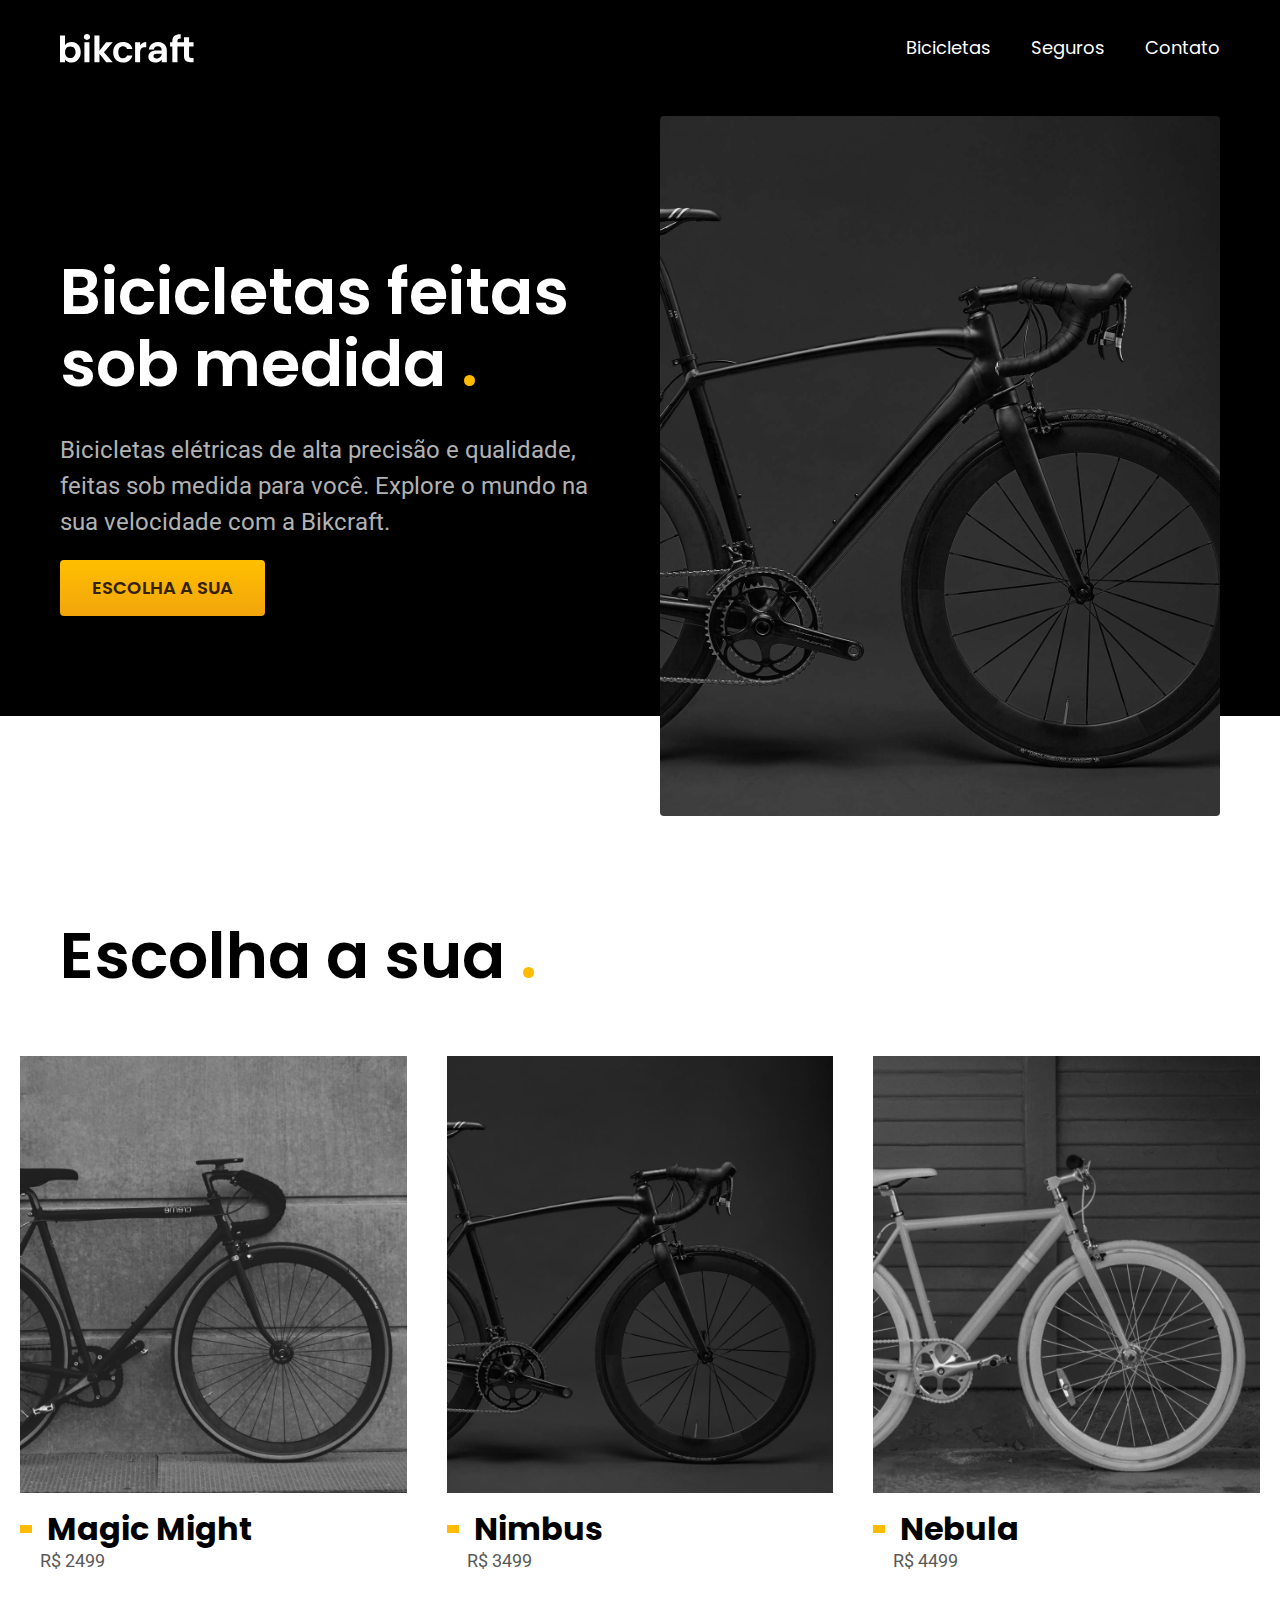
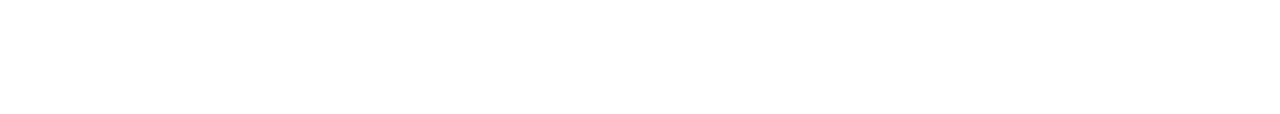
==== index.html @ e137e43b "tecnologia-starting" ====
<!DOCTYPE html>
<html lang="pt-br">

<head>
    <meta charset="UTF-8">
    <meta http-equiv="X-UA-Compatible" content="IE=edge">
    <meta name="viewport" content="width=device-width, initial-scale=1.0">
    <title>Bikcraft - Bicicletas Elétricas</title>
    <meta name="description"
        content="Bicicletas elétricas de alta precisão e qualidade, feitas sob medida para o cliente. Explore o mundo na sua velocidade com a Bikcraft.">
    <link rel="stylesheet" href="./css/style.css">
    <link href="https://fonts.googleapis.com/css2?family=Poppins:wght@400;600&family=Roboto:wght@400;500&display=swap"
        rel="stylesheet">
</head>

<body>
    <header class="header-bg">
        <div class="header container">
            <a href="./"> <img src="./img/bikcraft.svg" alt="Bikcraft"></a>
            <nav aria-label="primaria">
                <ul class="header-menu font-1-m cor-0">
                    <li><a href="./bicicletas.html">Bicicletas</a></li>
                    <li><a href="./seguros.html">Seguros</a></li>
                    <li><a href="./contato.html">Contato</a></li>
                </ul>
            </nav>
        </div>
    </header>
    <main class="introducao-bg">
        <div class="introducao container">
            <div class="introducao-conteudo">
                <h1 class="font-1-xxl cor-0">Bicicletas feitas sob medida <span class="cor-p1">.</span></h1>
                <p class="font-2-l cor-cinza">Bicicletas elétricas de alta precisão e qualidade, feitas sob medida para
                    você. Explore o mundo na sua velocidade com a Bikcraft.</p>
                <a class="botao" href="./bicicletas.html">Escolha a sua</a>
            </div>
            <div class="introducao-img">
                <img src="./img/fotos/introducao.jpg" alt="Bicicleta elétrica preta">
            </div>
        </div>


    </main>
</body>
<article class="bicicletas-lista">
    <h2 class="container cor-12 font-1-xxl">Escolha a sua <span class="cor-p1">.</span></h2>

    <ul>
        <li>
            <a href="./bicicletas/magic.html">
                <img src="./img/bicicletas/magic-home.jpg" alt="Bicicleta preta">
                <h3 class="font-1-xl">Magic Might</h3>
                <span class="font-2-m cor-8">R$ 2499</span>
            </a>
        </li>

        <li>
            <a href="./bicicletas/nimbus.html">
                <img src="./img/bicicletas/nimbus-home.jpg" alt="Bicicleta preta">
                <h3 class="font-1-xl">Nimbus</h3>
                <span class="font-2-m cor-8">R$ 3499</span>
            </a>
        </li>

        <li>
            <a href="./bicicletas/nebula.html">
                <img src="./img/bicicletas/nebula-home.jpg" alt="Bicicleta preta">
                <h3 class="font-1-xl">Nebula</h3>
                <span class="font-2-m cor-8">R$ 4499</span>
            </a>
        </li>
    </ul>
</article>

</html>
---- css/style.css ----
@import url(./global/header.css);
/* Tipograafia */
@import url(./utilidades/tipografia.css);

/*cores*/
@import url(./utilidades/cores.css);

@import url(./global/global.css);



/*H ome*/
@import url(./home/introducao.css);


/* Utilidades */

@import url(./utilidades/componentes.css);

/*Bicicletas*/ 
@import url(./bicicletas/bicicletas-lista.css);
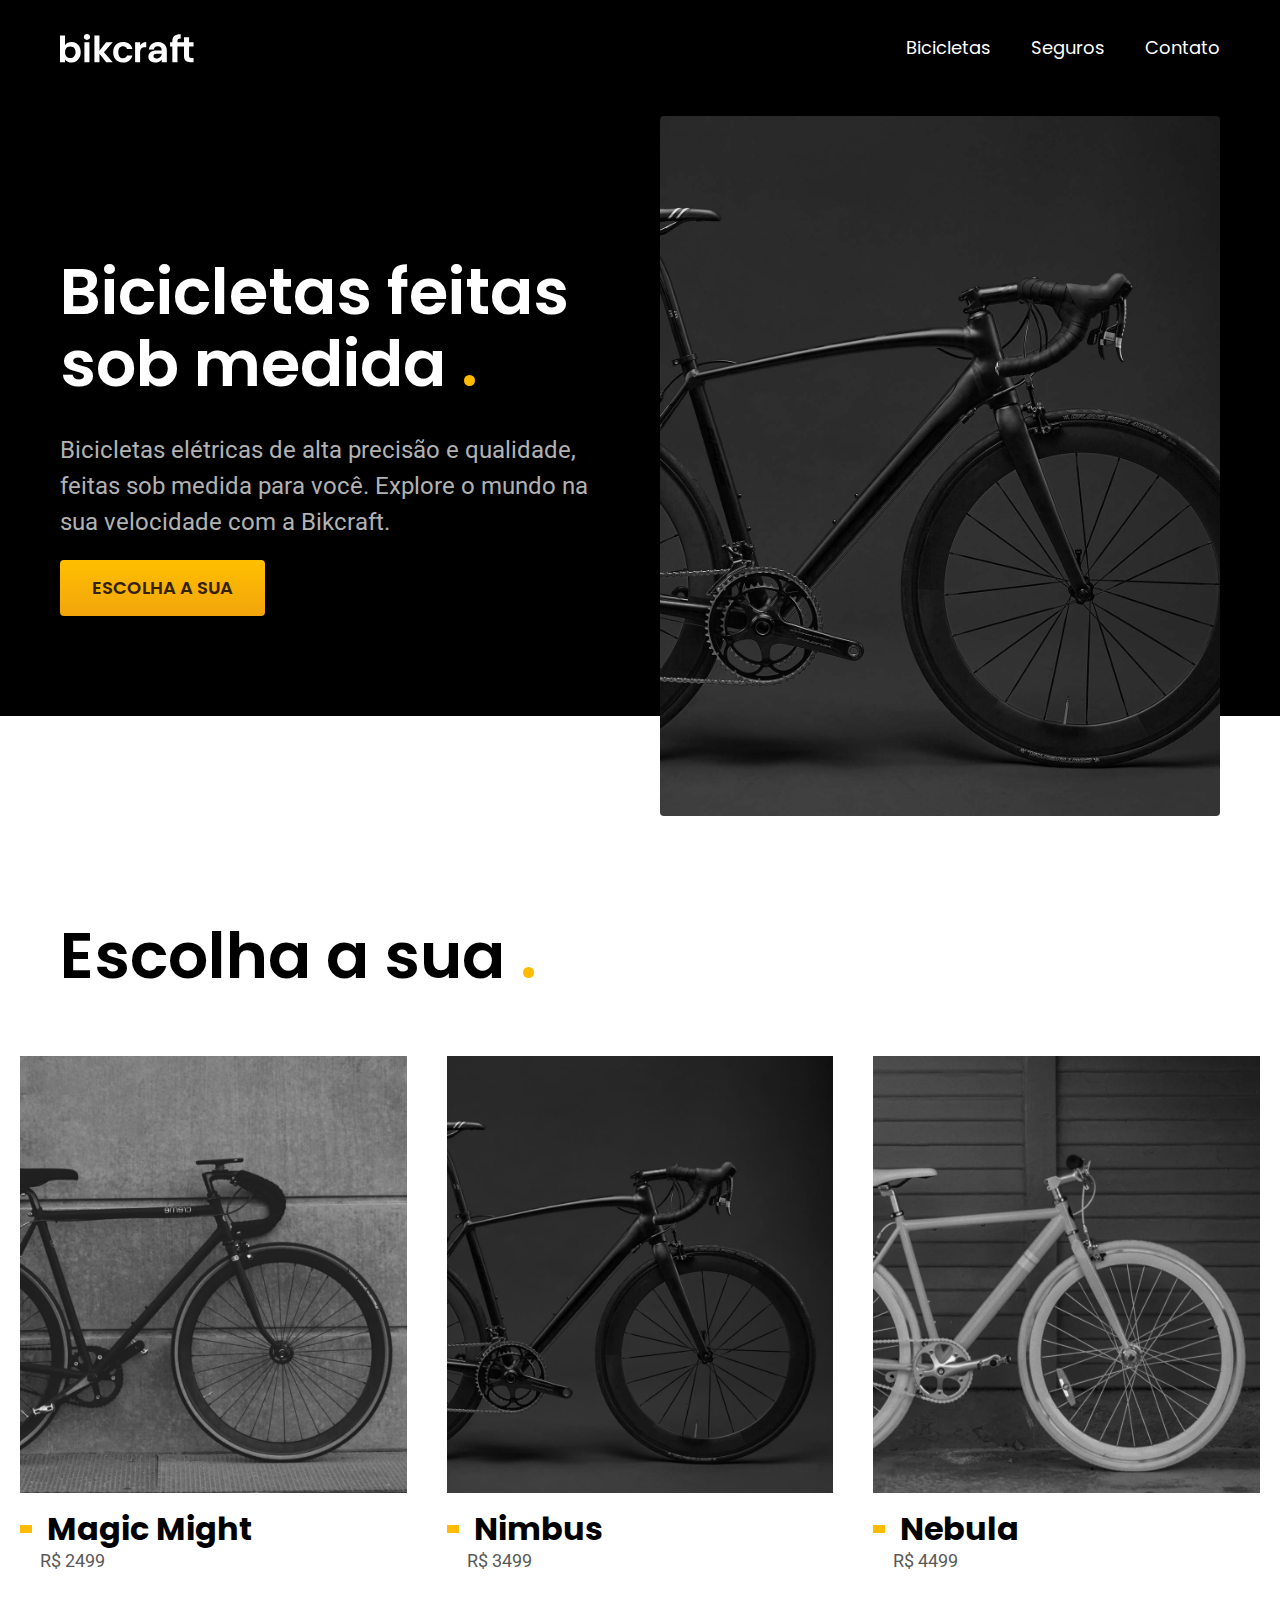
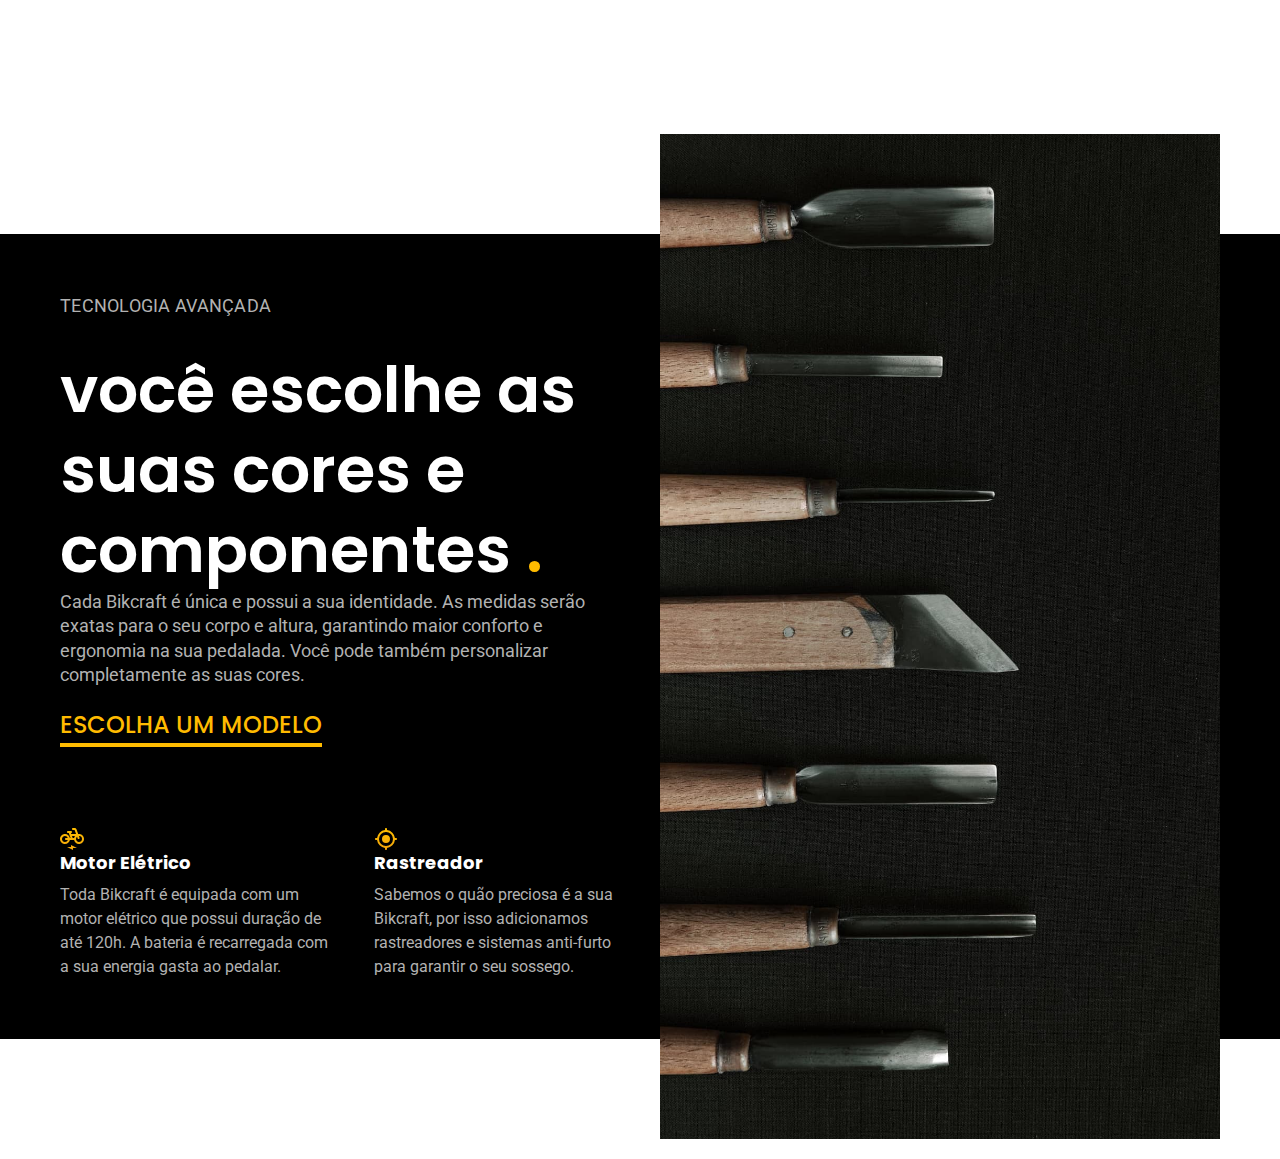
==== commit af838f3f: "parceiros-starting" ====
--- a/index.html
+++ b/index.html
@@ -71,5 +71,32 @@
         </li>
     </ul>
 </article>
+<article class="tecnologia-bg">
+    <div class="tecnologia container">
+        <div class="tecnologia-conteudo">
+            <span class="font-2-l-b cor-5">TECNOLOGIA AVANÇADA</span>
+            <h2 class="font-1-xxl cor-0">você escolhe as suas cores e componentes <span class="cor-p1">.</span></h2>
+            <p class="font-2-l cor-5">Cada Bikcraft é única e possui a sua identidade. As medidas serão exatas para o seu corpo e altura, garantindo maior conforto e ergonomia na sua pedalada. Você pode também personalizar completamente as suas cores.</p>
+            <a class="link cor-p1" href="./bicicletas.html">Escolha um modelo</a>
+
+          <div class="tecnologia-vantagens">
+            <div>
+                <img src="./img/icones/eletrica.svg" alt="">
+                <h3 class="font-1-m cor-0">Motor Elétrico</h3>
+                <p class="font-2-s cor-5">Toda Bikcraft é equipada com um motor elétrico que possui duração de até 120h. A bateria é recarregada com a sua energia gasta ao pedalar.</p>
+            </div>
+
+            <div>
+                <img src="./img/icones/rastreador.svg" alt="">
+                <h3 class="font-1-m cor-0">Rastreador</h3>
+                <p class="font-2-s cor-5">Sabemos o quão preciosa é a sua Bikcraft, por isso adicionamos rastreadores e sistemas anti-furto para garantir o seu sossego.</p>
+            </div>
+          </div>
+        </div>
+        <div class="tecnologia-imagem">
+            <img src="./img/fotos/tecnologia.jpg" alt="">
+        </div>
+    </div>
+</article>
 
 </html>--- a/css/style.css
+++ b/css/style.css
@@ -9,8 +9,9 @@
 
 
 
-/*H ome*/
+/*Home*/
 @import url(./home/introducao.css);
+@import url(./home/tecnologia.css);
 
 
 /* Utilidades */
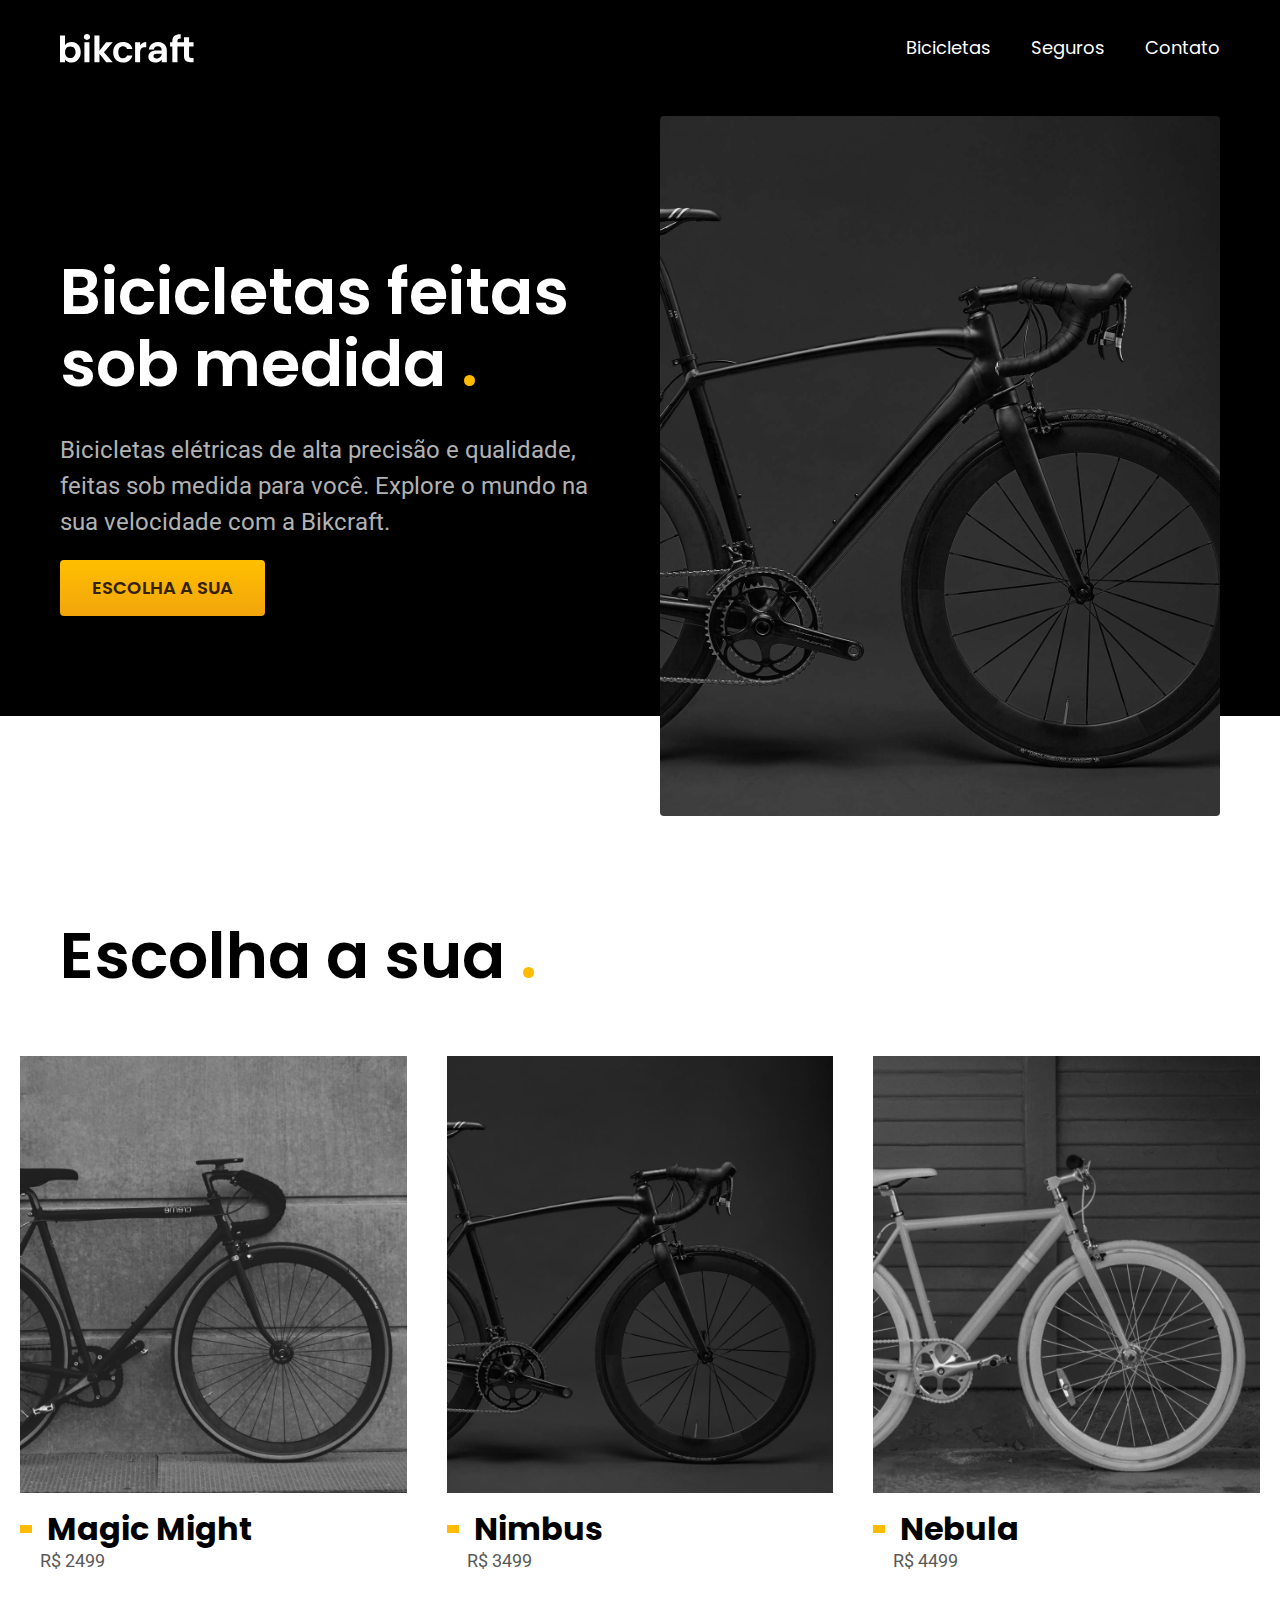
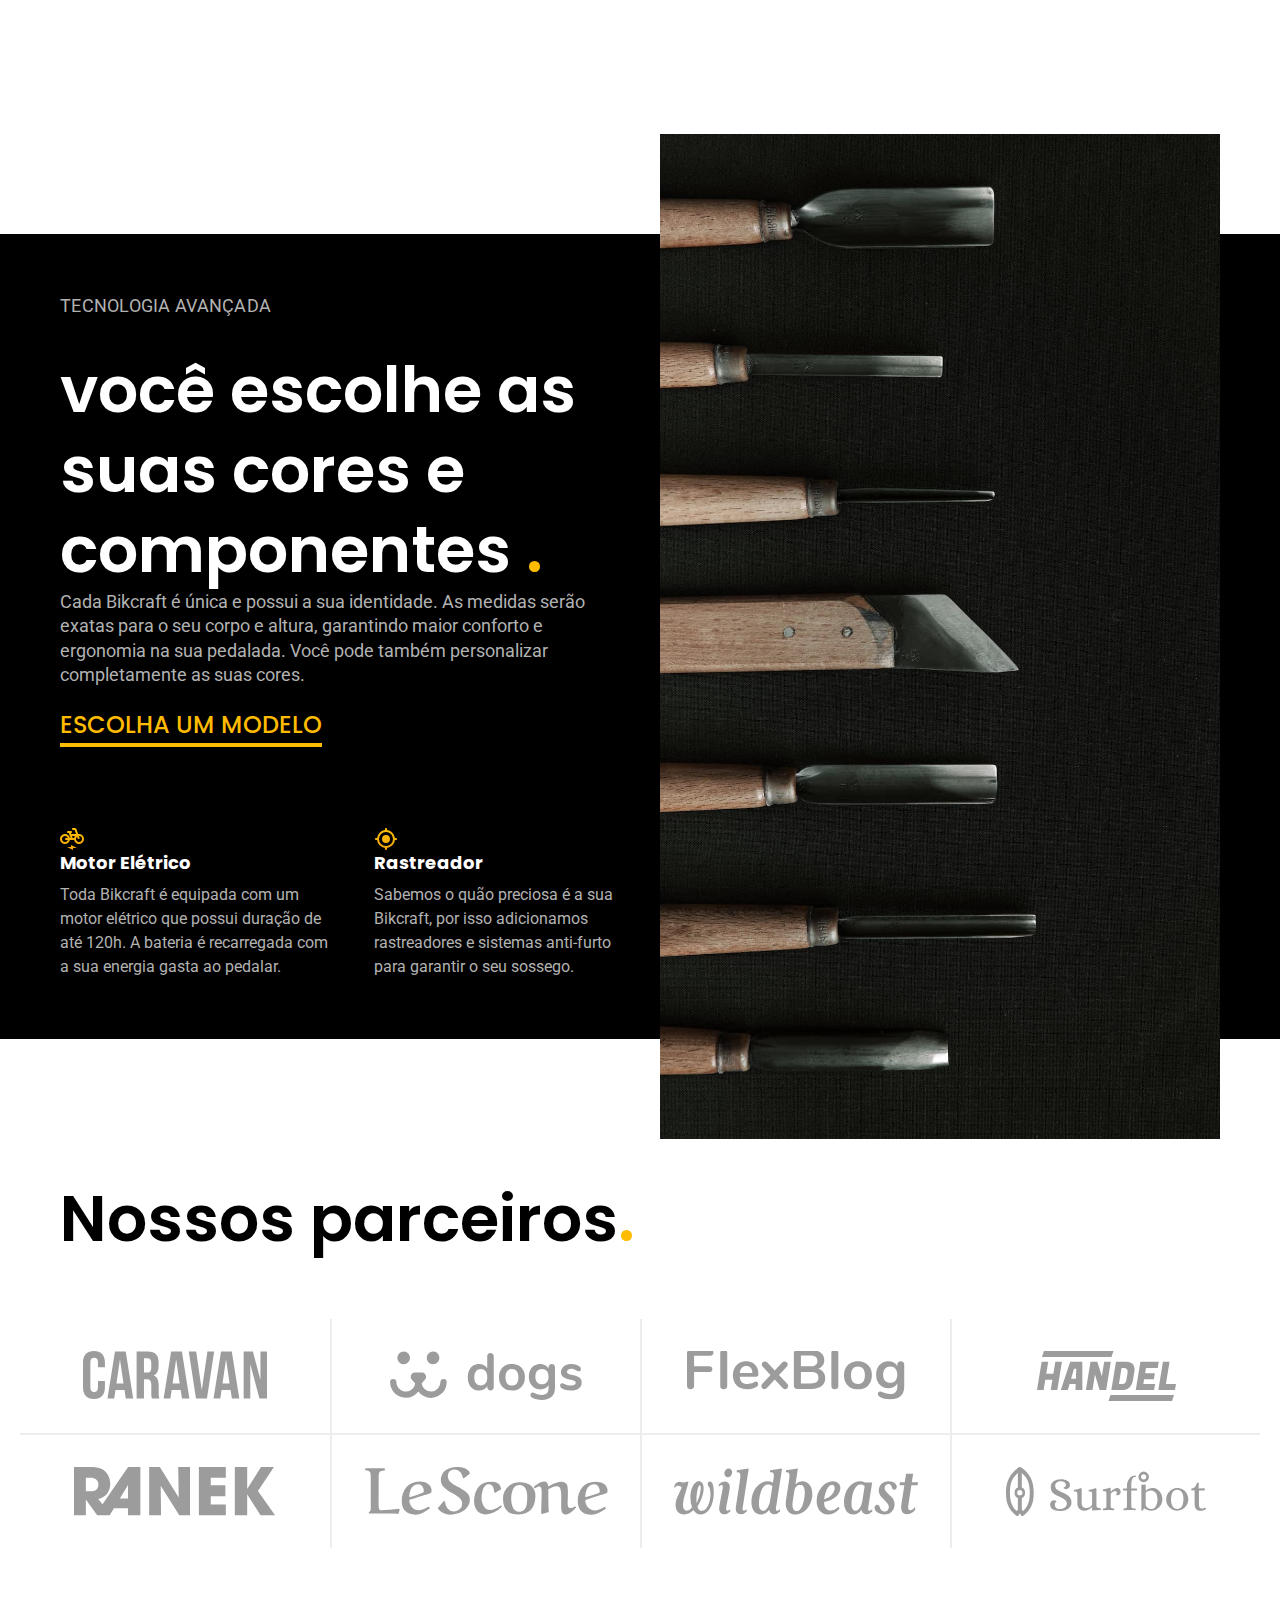
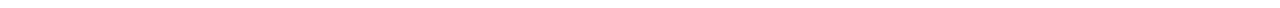
==== commit dc7f5db7: "depoimento-starting" ====
--- a/index.html
+++ b/index.html
@@ -98,5 +98,17 @@
         </div>
     </div>
 </article>
-
+<section aria-label="parceiros" class="parceiros">
+    <h2 class="font-1-xxl cor-12 container">Nossos parceiros<span class="cor-p1">.</span></h2>
+    <ul>
+        <li><img src="./img/parceiros/caravan.svg" alt=""></li>
+        <li><img src="./img/parceiros/dogs.svg" alt=""></li>
+        <li><img src="./img/parceiros/flexblog.svg" alt=""></li>
+        <li><img src="./img/parceiros/handel.svg" alt=""></li>
+        <li><img src="./img/parceiros/ranek.svg" alt=""></li>
+        <li><img src="./img/parceiros/lescone.svg" alt=""></li>
+        <li><img src="./img/parceiros/wildbeast.svg" alt=""></li>
+        <li><img src="./img/parceiros/surfbot.svg" alt=""></li>
+    </ul>
+</section>
 </html>--- a/css/style.css
+++ b/css/style.css
@@ -12,6 +12,7 @@
 /*Home*/
 @import url(./home/introducao.css);
 @import url(./home/tecnologia.css);
+@import url(./home/parceiros.css);
 
 
 /* Utilidades */
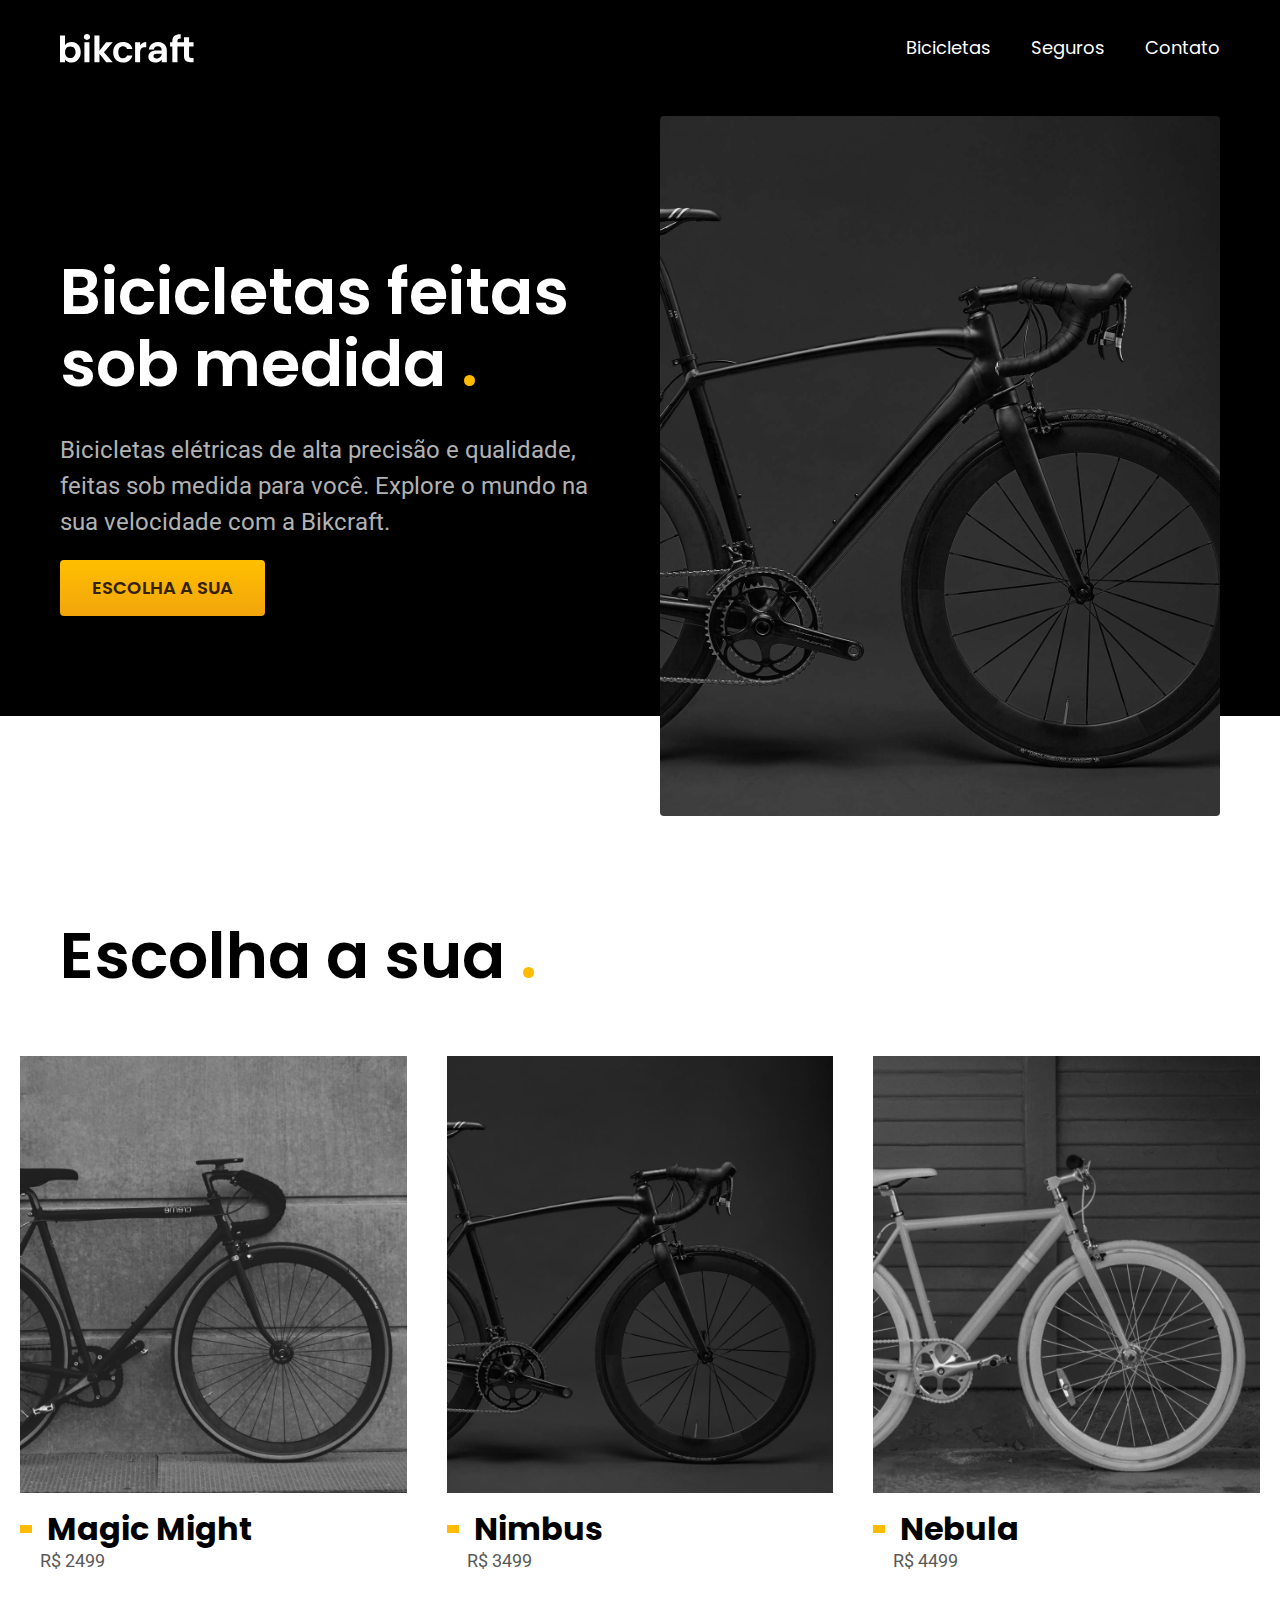
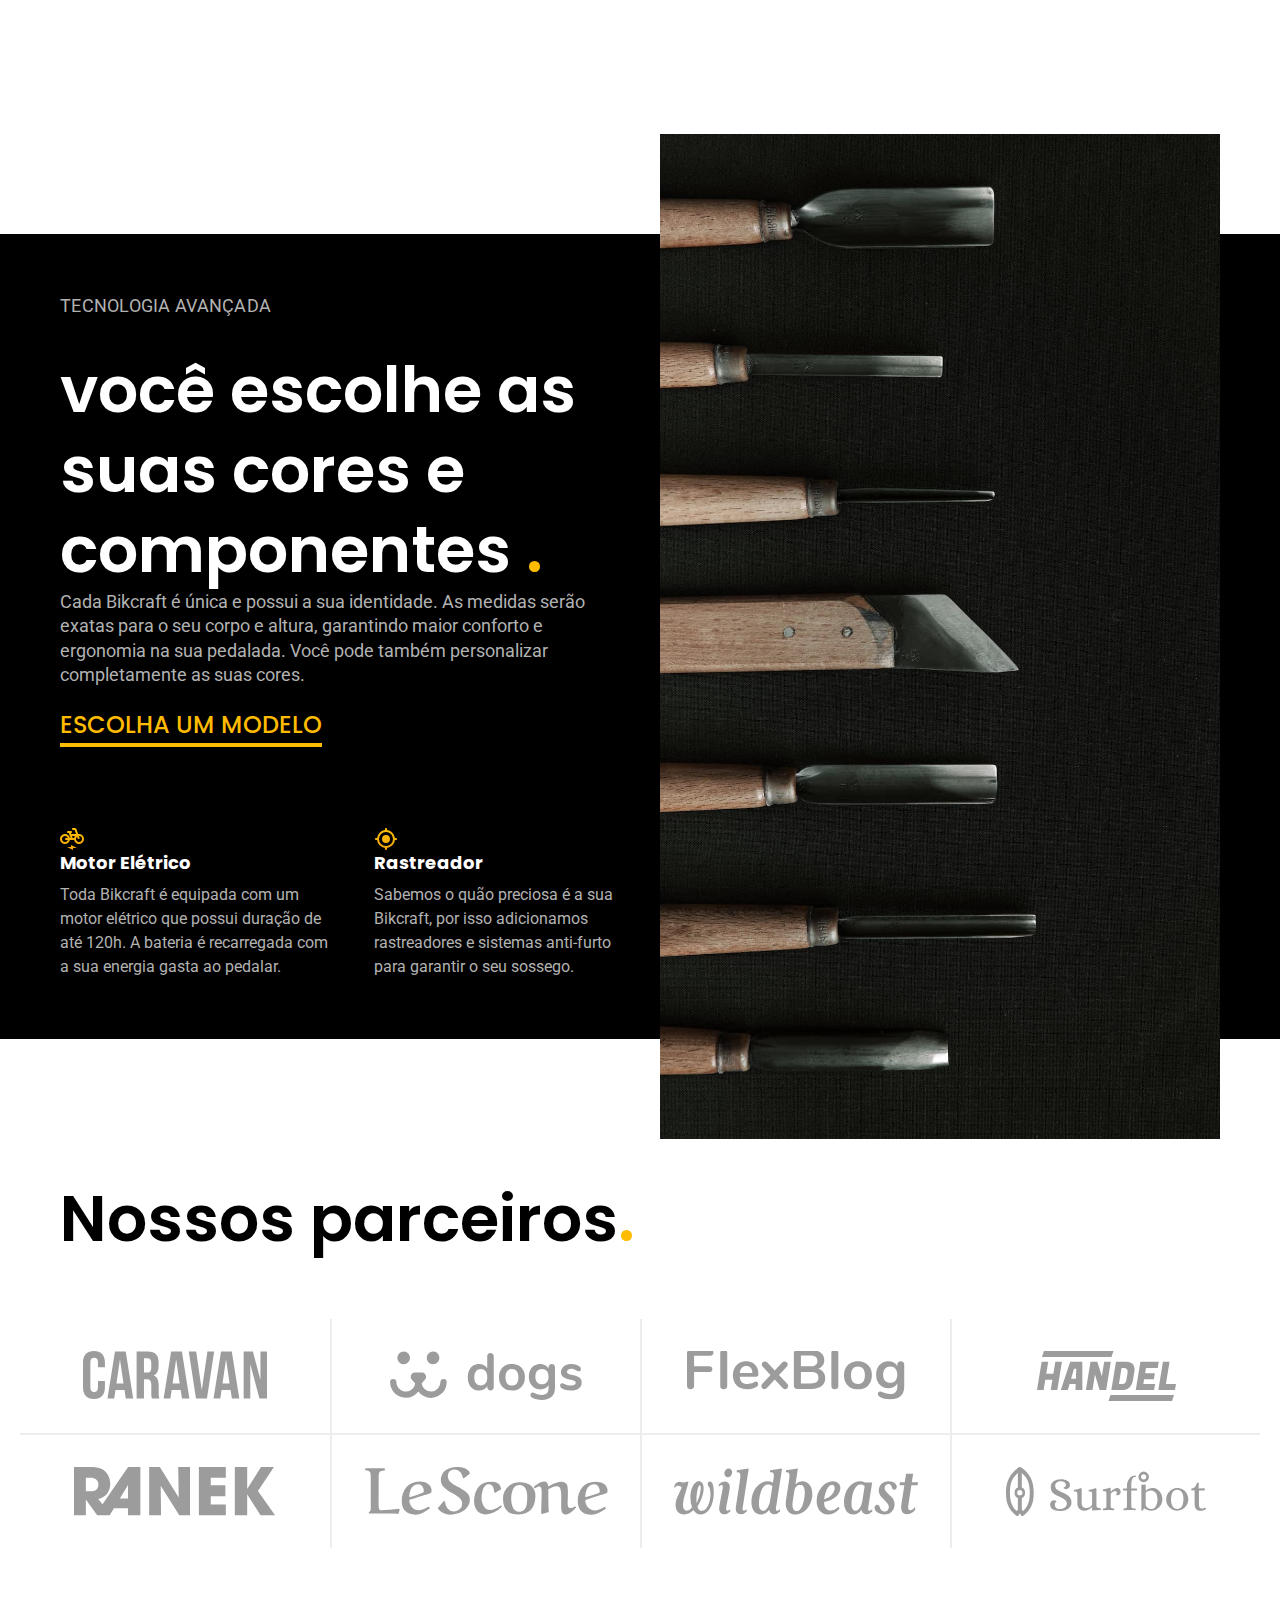
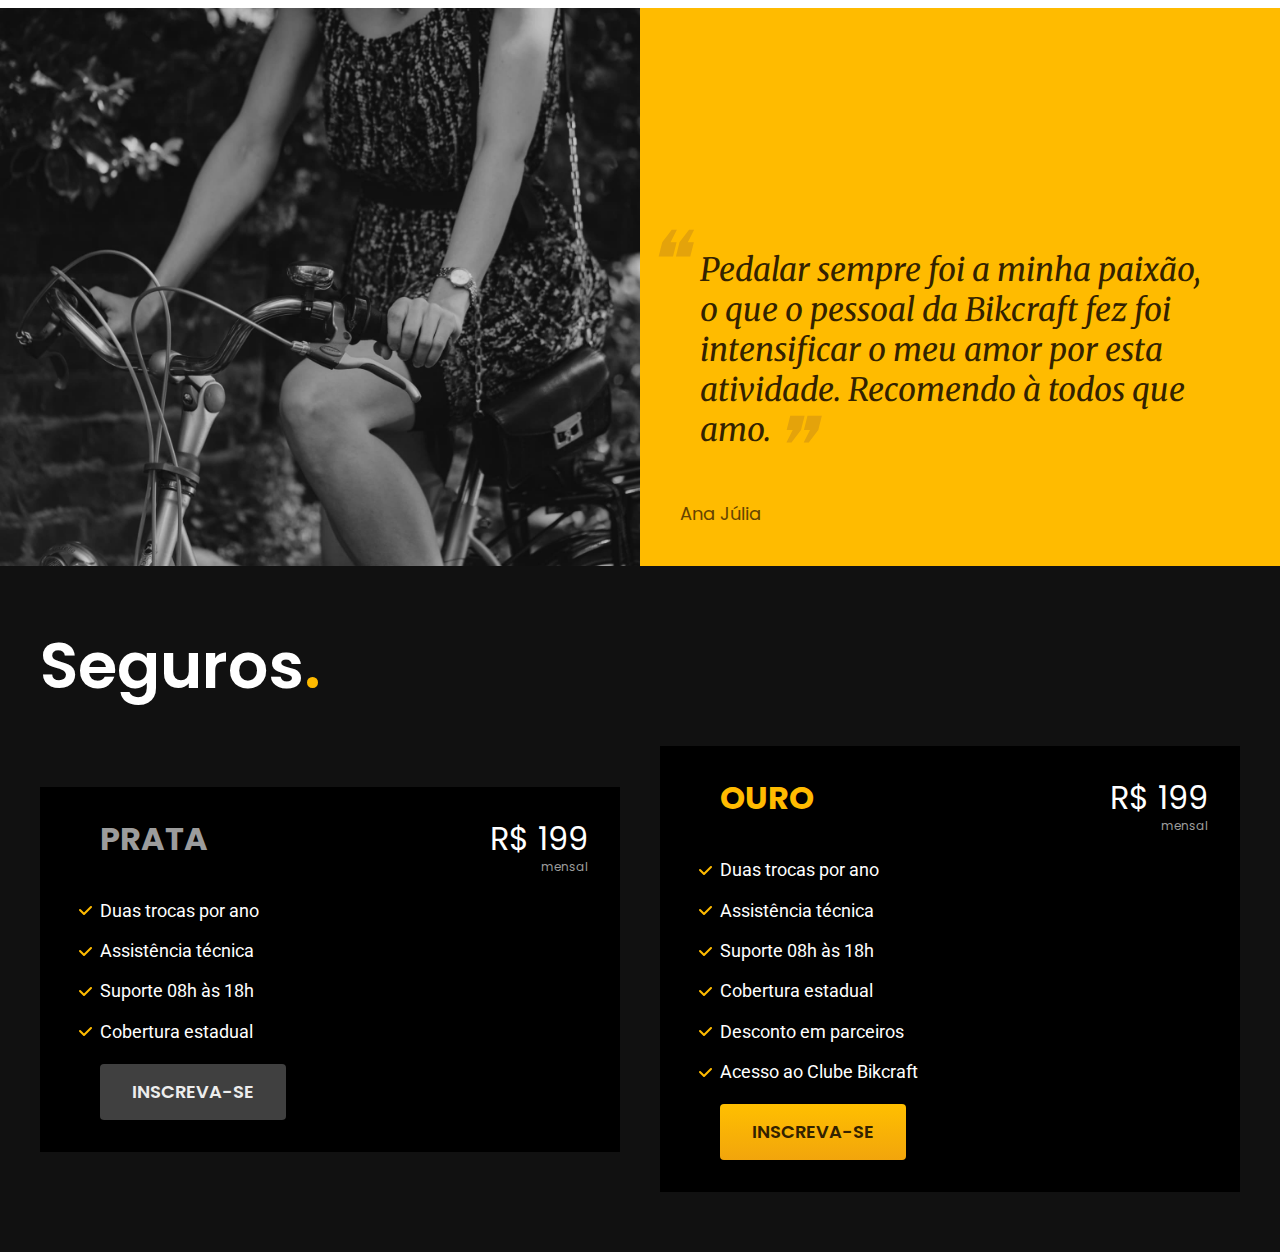
==== commit fad4920b: "footer-starting" ====
--- a/index.html
+++ b/index.html
@@ -11,6 +11,7 @@
     <link rel="stylesheet" href="./css/style.css">
     <link href="https://fonts.googleapis.com/css2?family=Poppins:wght@400;600&family=Roboto:wght@400;500&display=swap"
         rel="stylesheet">
+    <link href="https://fonts.googleapis.com/css2?family=Merriweather:ital@1&display=swap" rel="stylesheet">
 </head>
 
 <body>
@@ -76,22 +77,26 @@
         <div class="tecnologia-conteudo">
             <span class="font-2-l-b cor-5">TECNOLOGIA AVANÇADA</span>
             <h2 class="font-1-xxl cor-0">você escolhe as suas cores e componentes <span class="cor-p1">.</span></h2>
-            <p class="font-2-l cor-5">Cada Bikcraft é única e possui a sua identidade. As medidas serão exatas para o seu corpo e altura, garantindo maior conforto e ergonomia na sua pedalada. Você pode também personalizar completamente as suas cores.</p>
+            <p class="font-2-l cor-5">Cada Bikcraft é única e possui a sua identidade. As medidas serão exatas para o
+                seu corpo e altura, garantindo maior conforto e ergonomia na sua pedalada. Você pode também personalizar
+                completamente as suas cores.</p>
             <a class="link cor-p1" href="./bicicletas.html">Escolha um modelo</a>
 
-          <div class="tecnologia-vantagens">
-            <div>
-                <img src="./img/icones/eletrica.svg" alt="">
-                <h3 class="font-1-m cor-0">Motor Elétrico</h3>
-                <p class="font-2-s cor-5">Toda Bikcraft é equipada com um motor elétrico que possui duração de até 120h. A bateria é recarregada com a sua energia gasta ao pedalar.</p>
+            <div class="tecnologia-vantagens">
+                <div>
+                    <img src="./img/icones/eletrica.svg" alt="">
+                    <h3 class="font-1-m cor-0">Motor Elétrico</h3>
+                    <p class="font-2-s cor-5">Toda Bikcraft é equipada com um motor elétrico que possui duração de até
+                        120h. A bateria é recarregada com a sua energia gasta ao pedalar.</p>
+                </div>
+
+                <div>
+                    <img src="./img/icones/rastreador.svg" alt="">
+                    <h3 class="font-1-m cor-0">Rastreador</h3>
+                    <p class="font-2-s cor-5">Sabemos o quão preciosa é a sua Bikcraft, por isso adicionamos
+                        rastreadores e sistemas anti-furto para garantir o seu sossego.</p>
+                </div>
             </div>
-
-            <div>
-                <img src="./img/icones/rastreador.svg" alt="">
-                <h3 class="font-1-m cor-0">Rastreador</h3>
-                <p class="font-2-s cor-5">Sabemos o quão preciosa é a sua Bikcraft, por isso adicionamos rastreadores e sistemas anti-furto para garantir o seu sossego.</p>
-            </div>
-          </div>
         </div>
         <div class="tecnologia-imagem">
             <img src="./img/fotos/tecnologia.jpg" alt="">
@@ -111,4 +116,50 @@
         <li><img src="./img/parceiros/surfbot.svg" alt=""></li>
     </ul>
 </section>
+<section class="depoimento" aria-label="depoimento">
+    <div class="depoimento-img">
+        <img src="./img/fotos/depoimento.jpg" alt="">
+    </div>
+    <div class="depoimento-conteudo">
+        <blockquote class="font-1-xl     cor-p5">
+            <p>Pedalar sempre foi a minha paixão, o que o pessoal da Bikcraft fez foi intensificar o meu amor por esta
+                atividade. Recomendo à todos que amo.</p>
+        </blockquote>
+        <span class="font-1-m-b cor-p4">Ana Júlia</span>
+    </div>
+</section>
+
+<article class="seguros-bg">
+    <div class="seguros container">
+        <h2 class="font-1-xxl cor-0">Seguros<span class="cor-p1">.</span></h2>
+        <div class="seguros-item">
+            <h3 class="font-1-xl cor-6">PRATA</h3>
+            <span class="font-1-xl cor-0">R$ 199 <span class="font-1-xs cor-6">mensal</span>
+        </span>
+            <ul class="font-2-m cor-0">
+                <li>Duas trocas por ano</li>
+                <li>Assistência técnica</li>
+                <li>Suporte 08h às 18h</li>
+                <li>Cobertura estadual</li>
+            </ul>
+            <a class="botao secundario" href="./orcamento.html">Inscreva-se</a>
+        </div>
+
+        <div class="seguros-item">
+            <h3 class="font-1-xl cor-p1">OURO</h3>
+            <span class="font-1-xl cor-0">R$ 199 <span class="font-1-xs cor-6 ">mensal</span>
+        </span>
+            <ul class="font-2-m cor-0">
+                <li>Duas trocas por ano</li>
+                <li>Assistência técnica</li>
+                <li>Suporte 08h às 18h</li>
+                <li>Cobertura estadual</li>
+                <li>Desconto em parceiros</li>
+                <li>Acesso ao Clube Bikcraft</li>
+            </ul>
+            <a class="botao" href="./orcamento.html">Inscreva-se</a>
+        </div>
+    </div>
+</article>
+
 </html>--- a/css/style.css
+++ b/css/style.css
@@ -13,6 +13,7 @@
 @import url(./home/introducao.css);
 @import url(./home/tecnologia.css);
 @import url(./home/parceiros.css);
+@import url(./home/depoimento.css);
 
 
 /* Utilidades */
@@ -20,4 +21,7 @@
 @import url(./utilidades/componentes.css);
 
 /*Bicicletas*/ 
-@import url(./bicicletas/bicicletas-lista.css);+@import url(./bicicletas/bicicletas-lista.css);
+
+/* Seguros */
+@import url(./seguros/seguros.css);
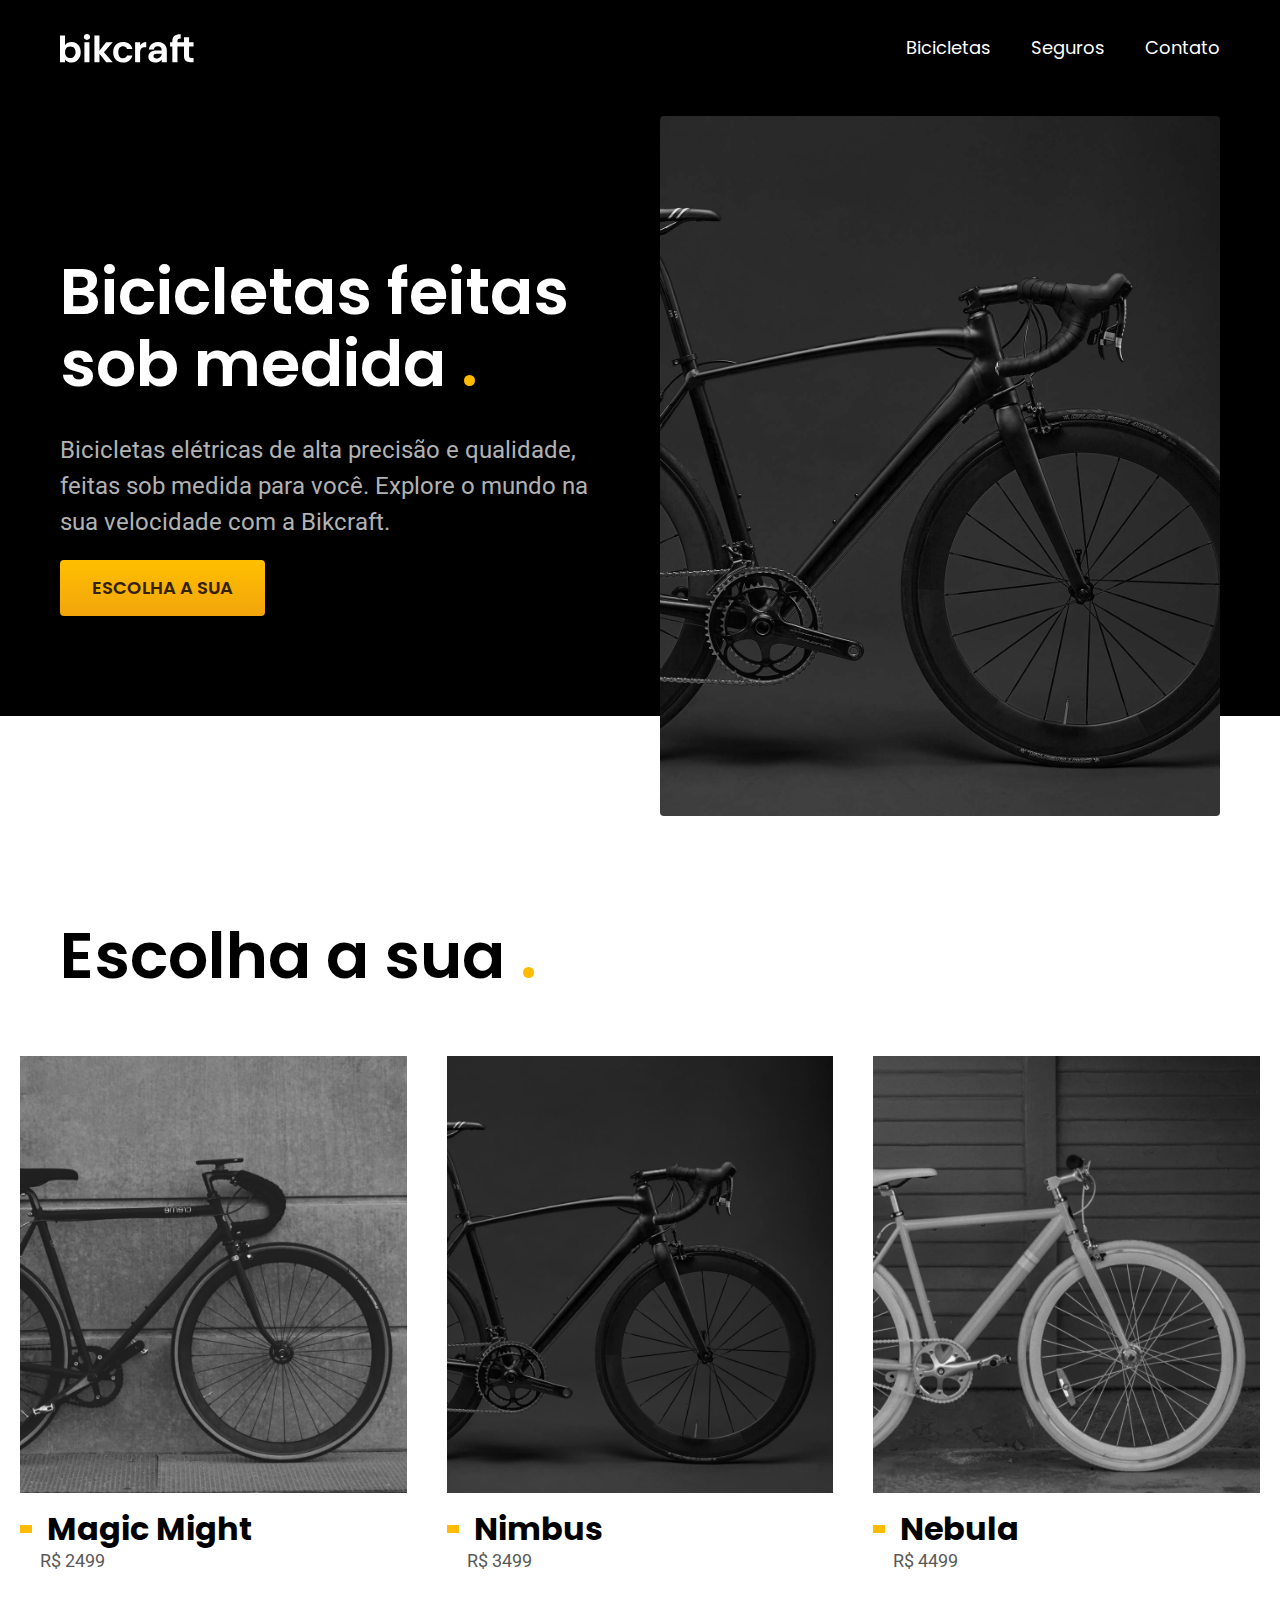
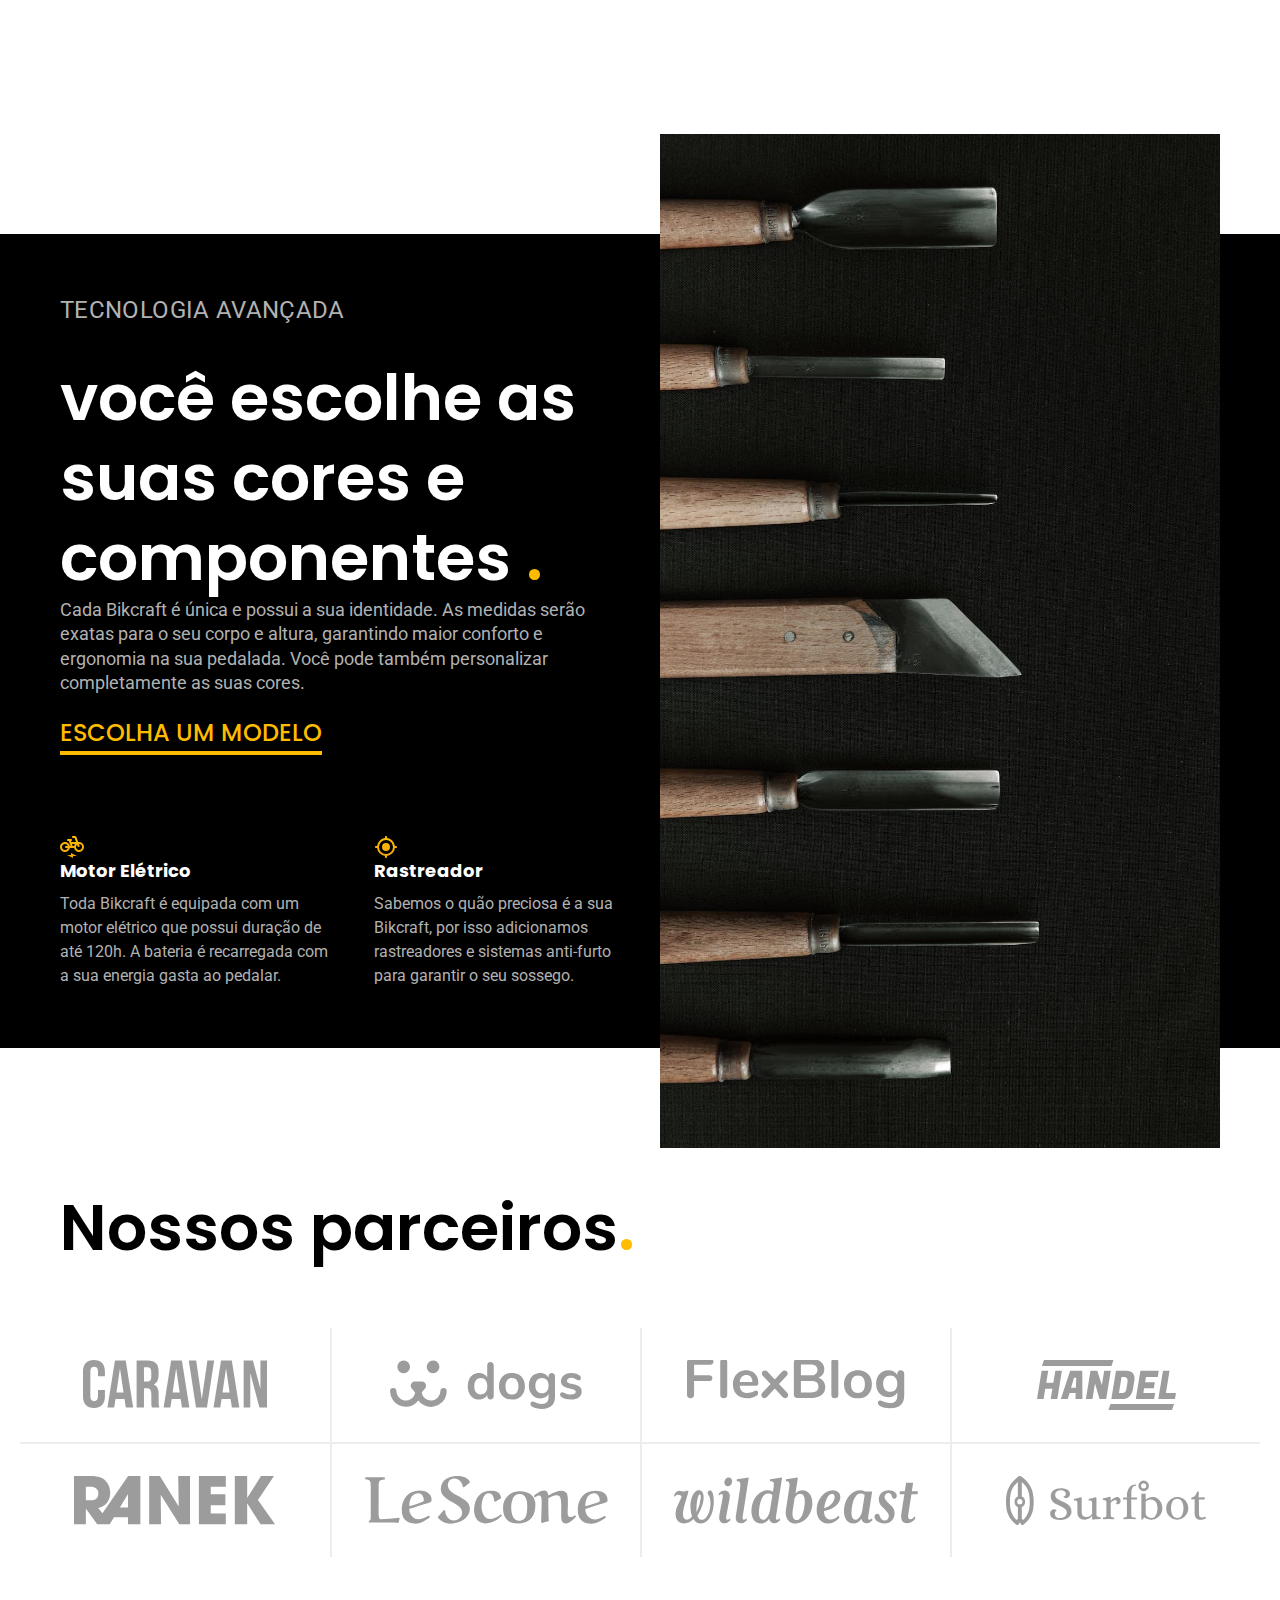
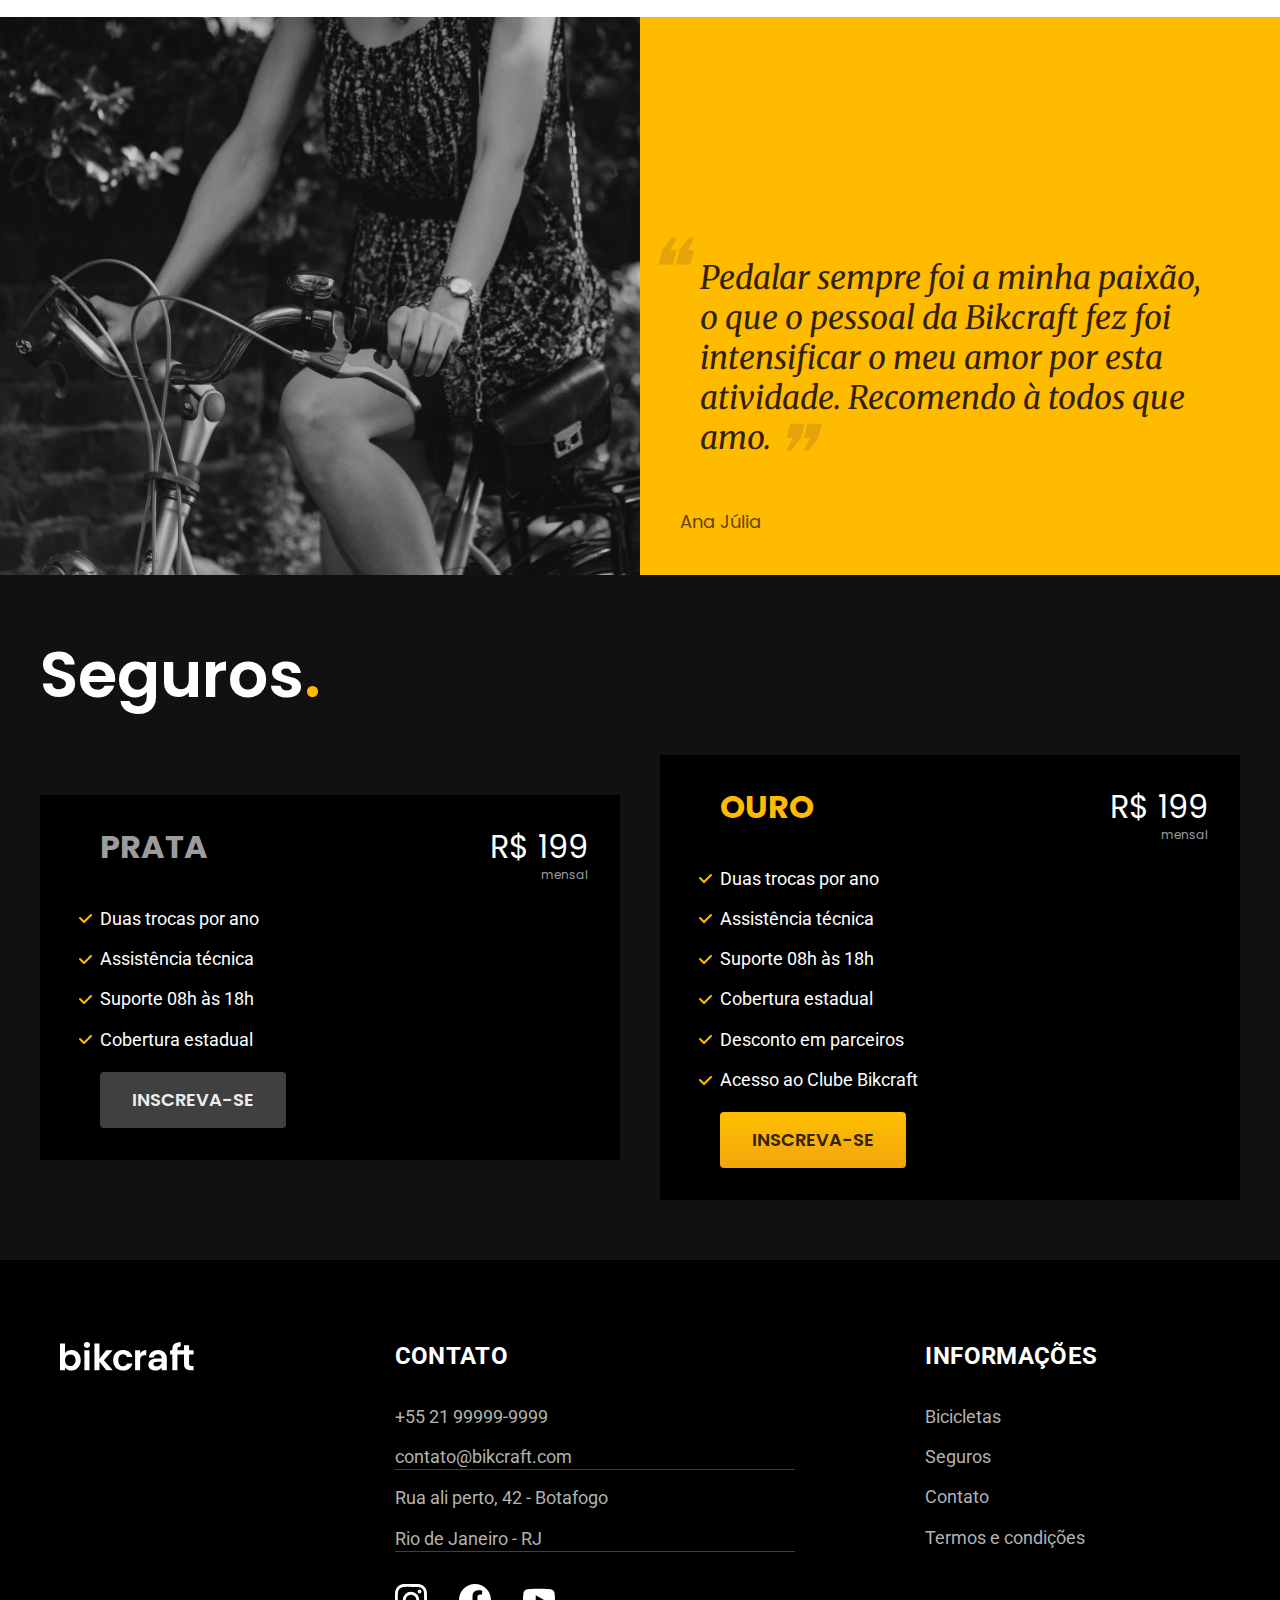
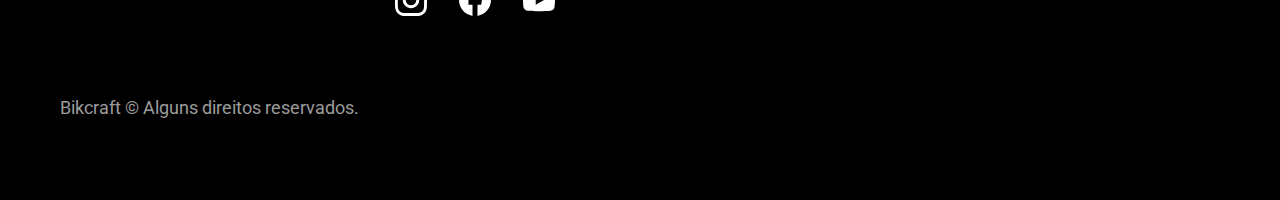
==== commit 216d3b5d: "home-finalizado" ====
--- a/index.html
+++ b/index.html
@@ -162,4 +162,40 @@
     </div>
 </article>
 
+<footer class="footer-bg">
+    <div class="footer container">
+        <img src="./img/bikcraft.svg" alt="Bikcraft">
+        <div class="footer-contato">
+            <h3 class="font-2-l-b cor-0">Contato</h3>
+            <ul class="font-2-m cor-5">
+                <li><a href="tel:+5521999999999"> +55 21 99999-9999</a></li>
+                <li><a href="mailto:contato@bikcraft.com">contato@bikcraft.com</a></li>
+                <li>Rua ali perto, 42 - Botafogo</li>
+                <li>Rio de Janeiro - RJ</li>
+            </ul>
+            <div class="footer-redes">
+                <a href="./">
+                    <img src="./img/redes/instagram.svg" alt="instagram">
+                </a>
+                <a href="./">
+                    <img src="./img/redes/facebook.svg" alt="facebook">
+                </a>
+                <a href="./">
+                    <img src="./img/redes/youtube.svg" alt="youtube">
+                </a>
+            </div>
+        </div>
+    
+        <div class="footer-informacoes">
+            <h3 class="font-2-l-b cor-0">Informações</h3>
+            <ul class="font-2-m cor-5">
+                <li><a href="./bicicletas.html">Bicicletas</a></li>
+                <li><a href="./seguros.html">Seguros</a></li>
+                <li><a href="./contato.html">Contato</a></li>
+                <li><a href="./termos.html">Termos e condições</a></li>
+            </ul>
+        </div>
+        <p class="footer-copy font-2-m cor-6">Bikcraft © Alguns direitos reservados.</p>
+    </div>    
+</footer>
 </html>--- a/css/style.css
+++ b/css/style.css
@@ -1,4 +1,6 @@
+/* Global*/
 @import url(./global/header.css);
+@import url(./global/footer.css);
 /* Tipograafia */
 @import url(./utilidades/tipografia.css);
 
@@ -7,14 +9,11 @@
 
 @import url(./global/global.css);
 
-
-
 /*Home*/
 @import url(./home/introducao.css);
 @import url(./home/tecnologia.css);
 @import url(./home/parceiros.css);
 @import url(./home/depoimento.css);
-
 
 /* Utilidades */
 
@@ -25,3 +24,5 @@
 
 /* Seguros */
 @import url(./seguros/seguros.css);
+
+
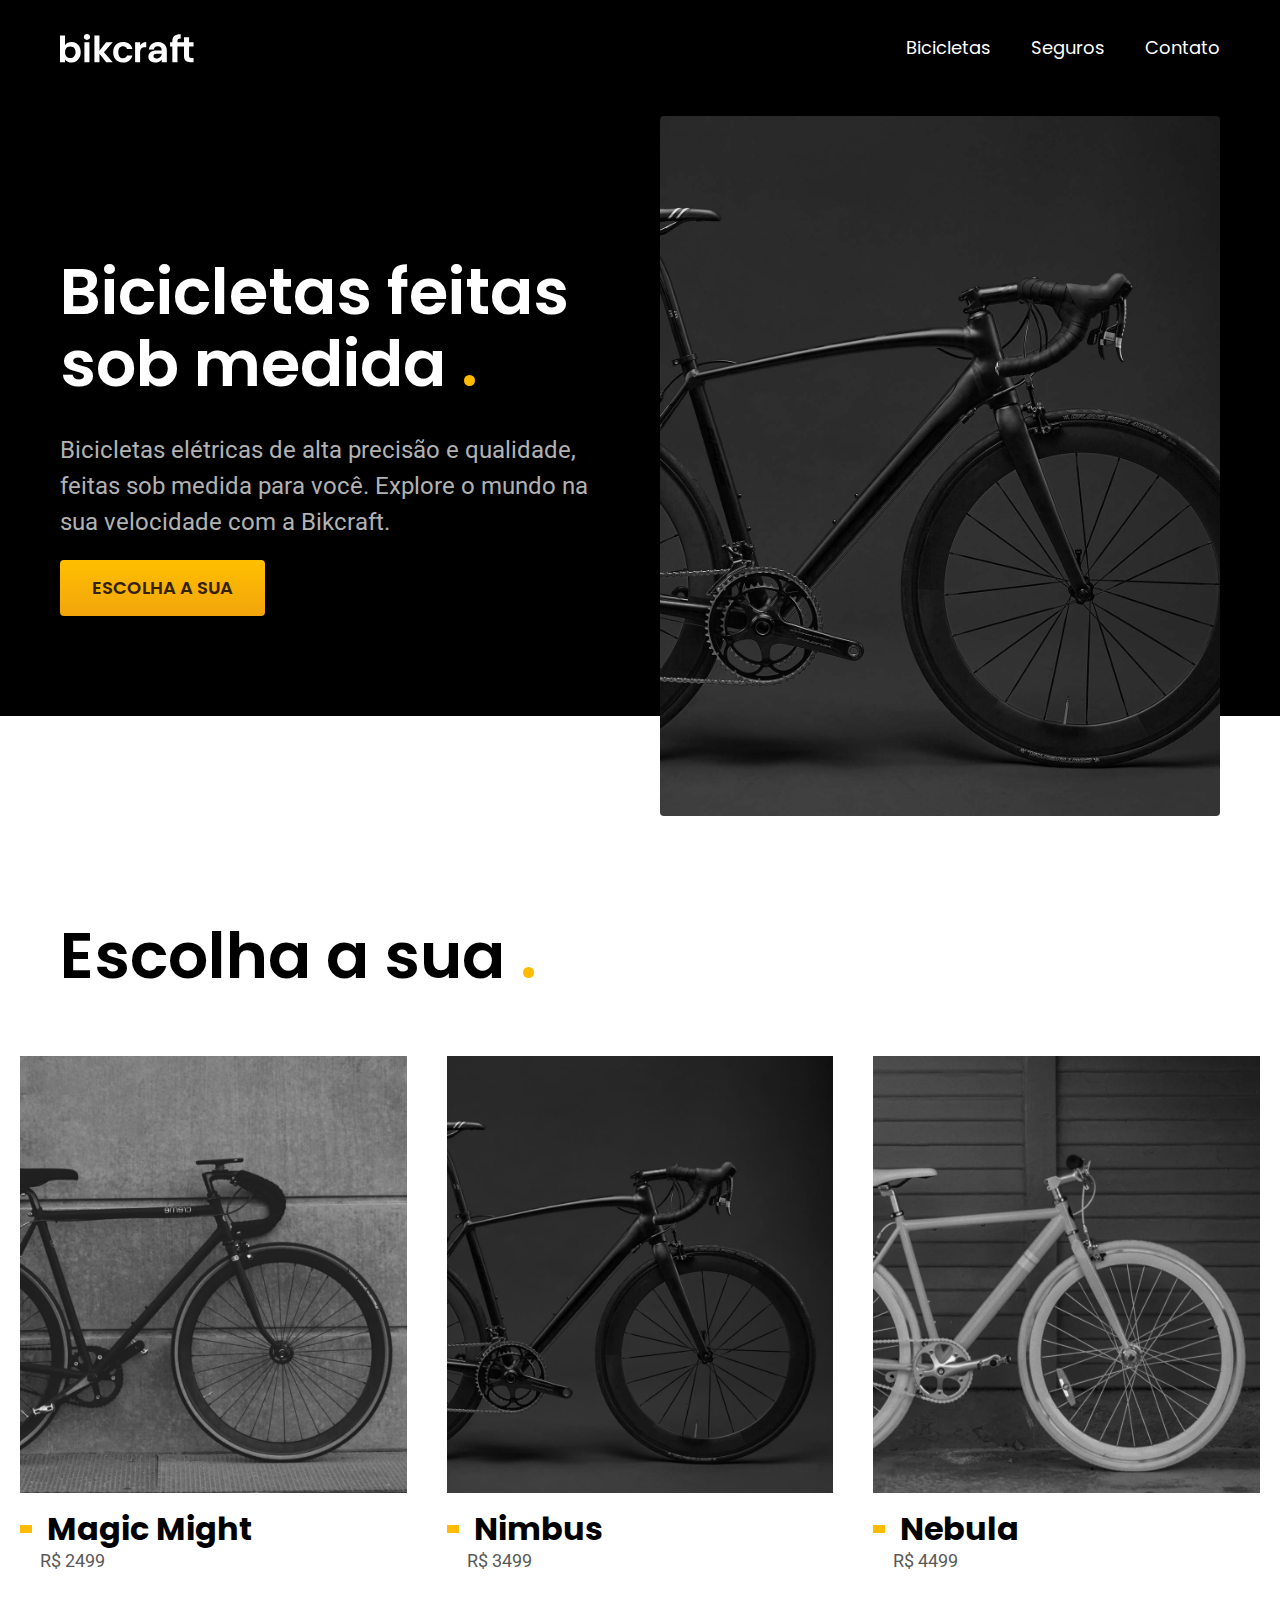
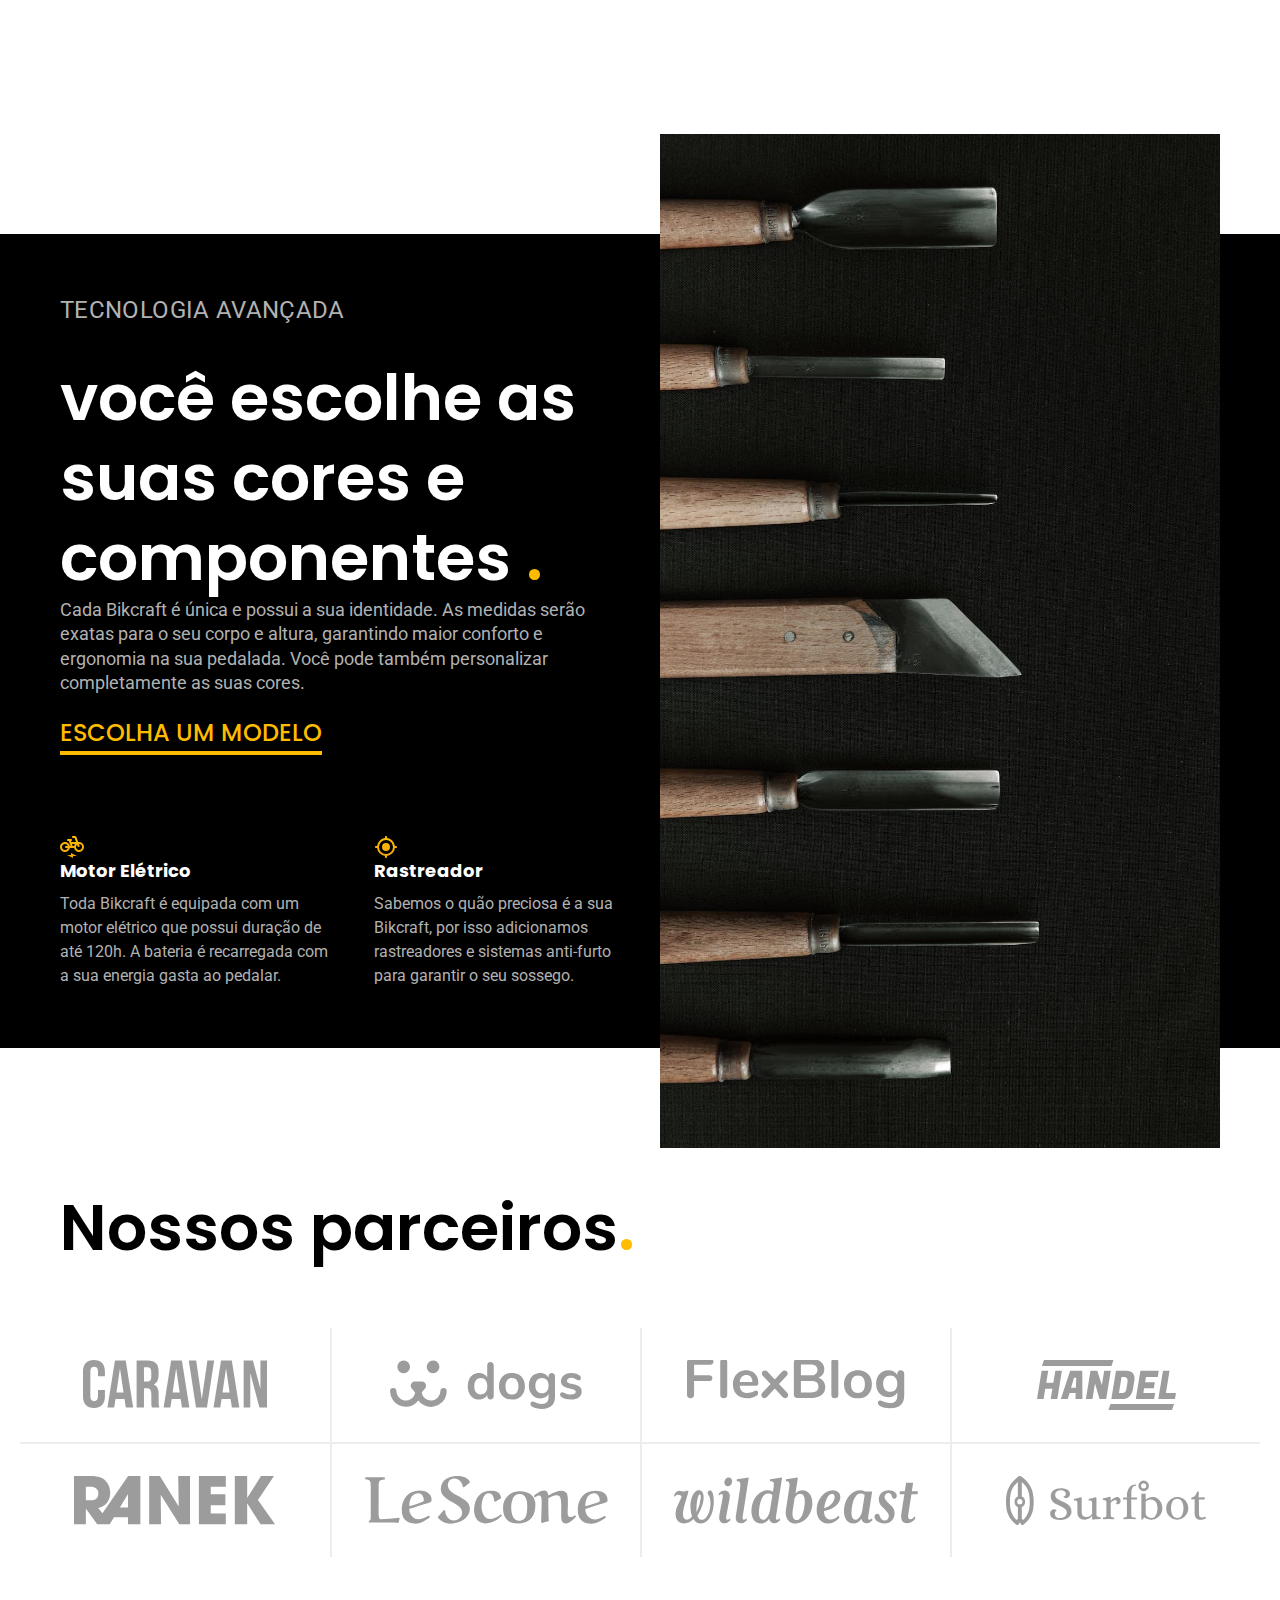
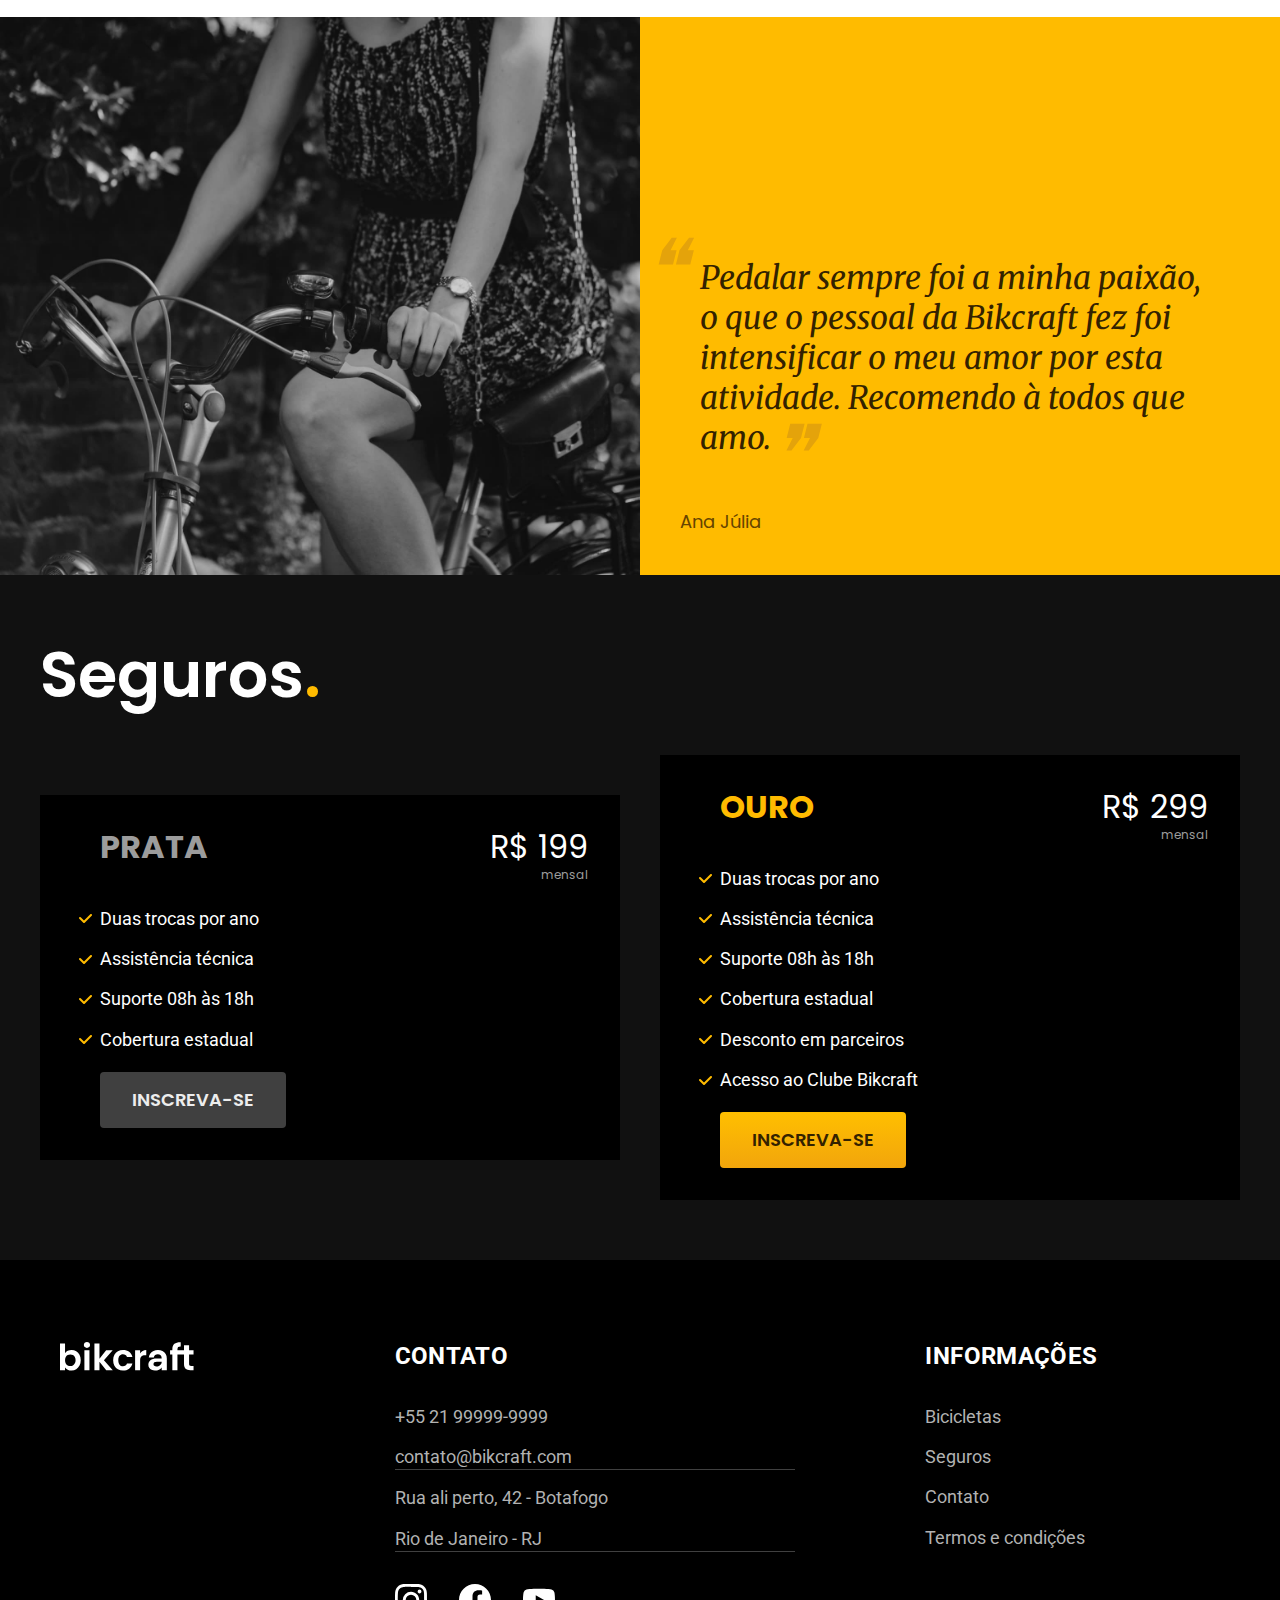
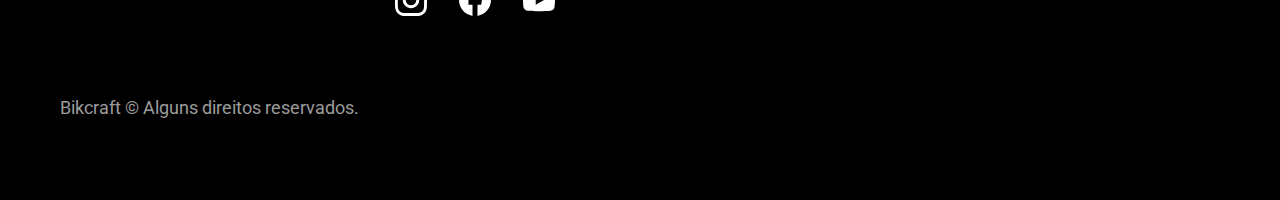
==== commit 8a3424ca: "bicicletas-starting-page" ====
--- a/index.html
+++ b/index.html
@@ -147,7 +147,7 @@
 
         <div class="seguros-item">
             <h3 class="font-1-xl cor-p1">OURO</h3>
-            <span class="font-1-xl cor-0">R$ 199 <span class="font-1-xs cor-6 ">mensal</span>
+            <span class="font-1-xl cor-0">R$ 299 <span class="font-1-xs cor-6 ">mensal</span>
         </span>
             <ul class="font-2-m cor-0">
                 <li>Duas trocas por ano</li>
--- a/css/style.css
+++ b/css/style.css
@@ -25,4 +25,9 @@
 /* Seguros */
 @import url(./seguros/seguros.css);
 
+/* Termos */
+@import url(./termos/termos.css);
 
+/* Bicicletas */
+@import url(./bicicletas/bicicletas.css);
+
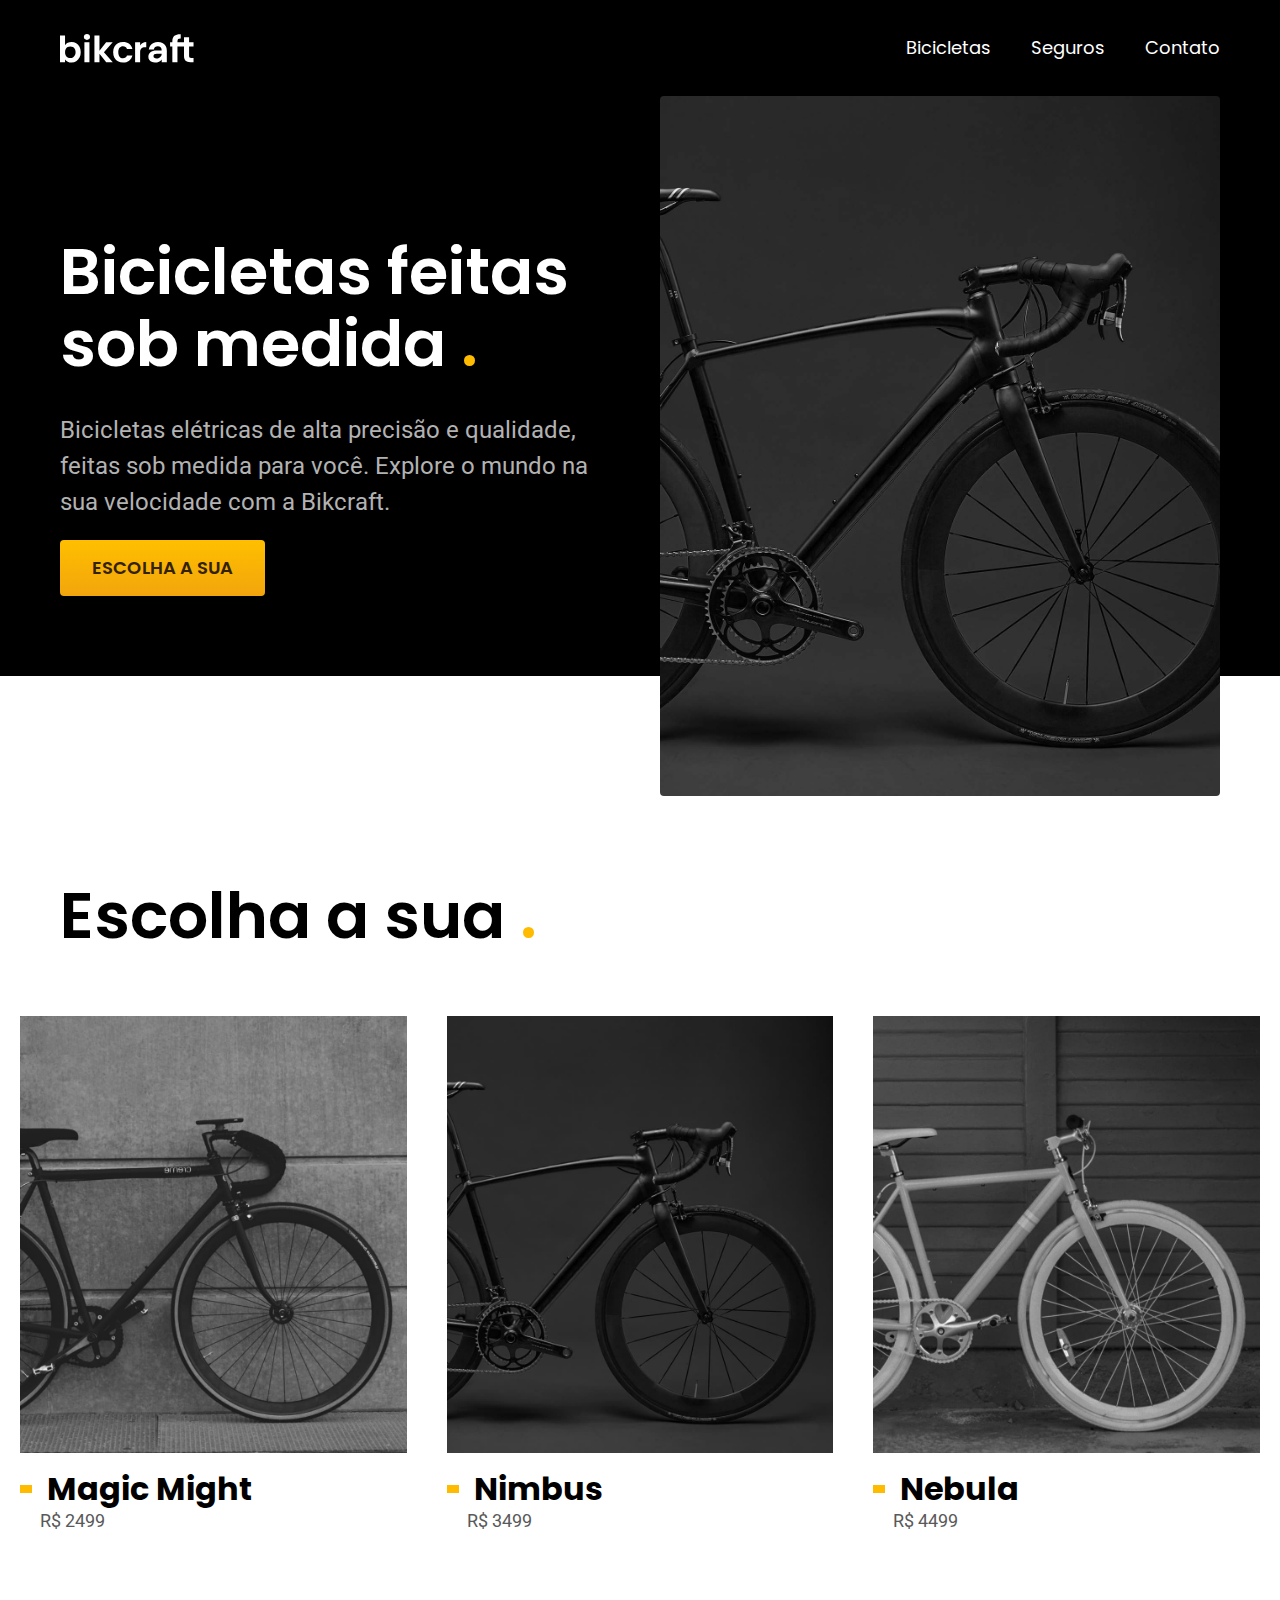
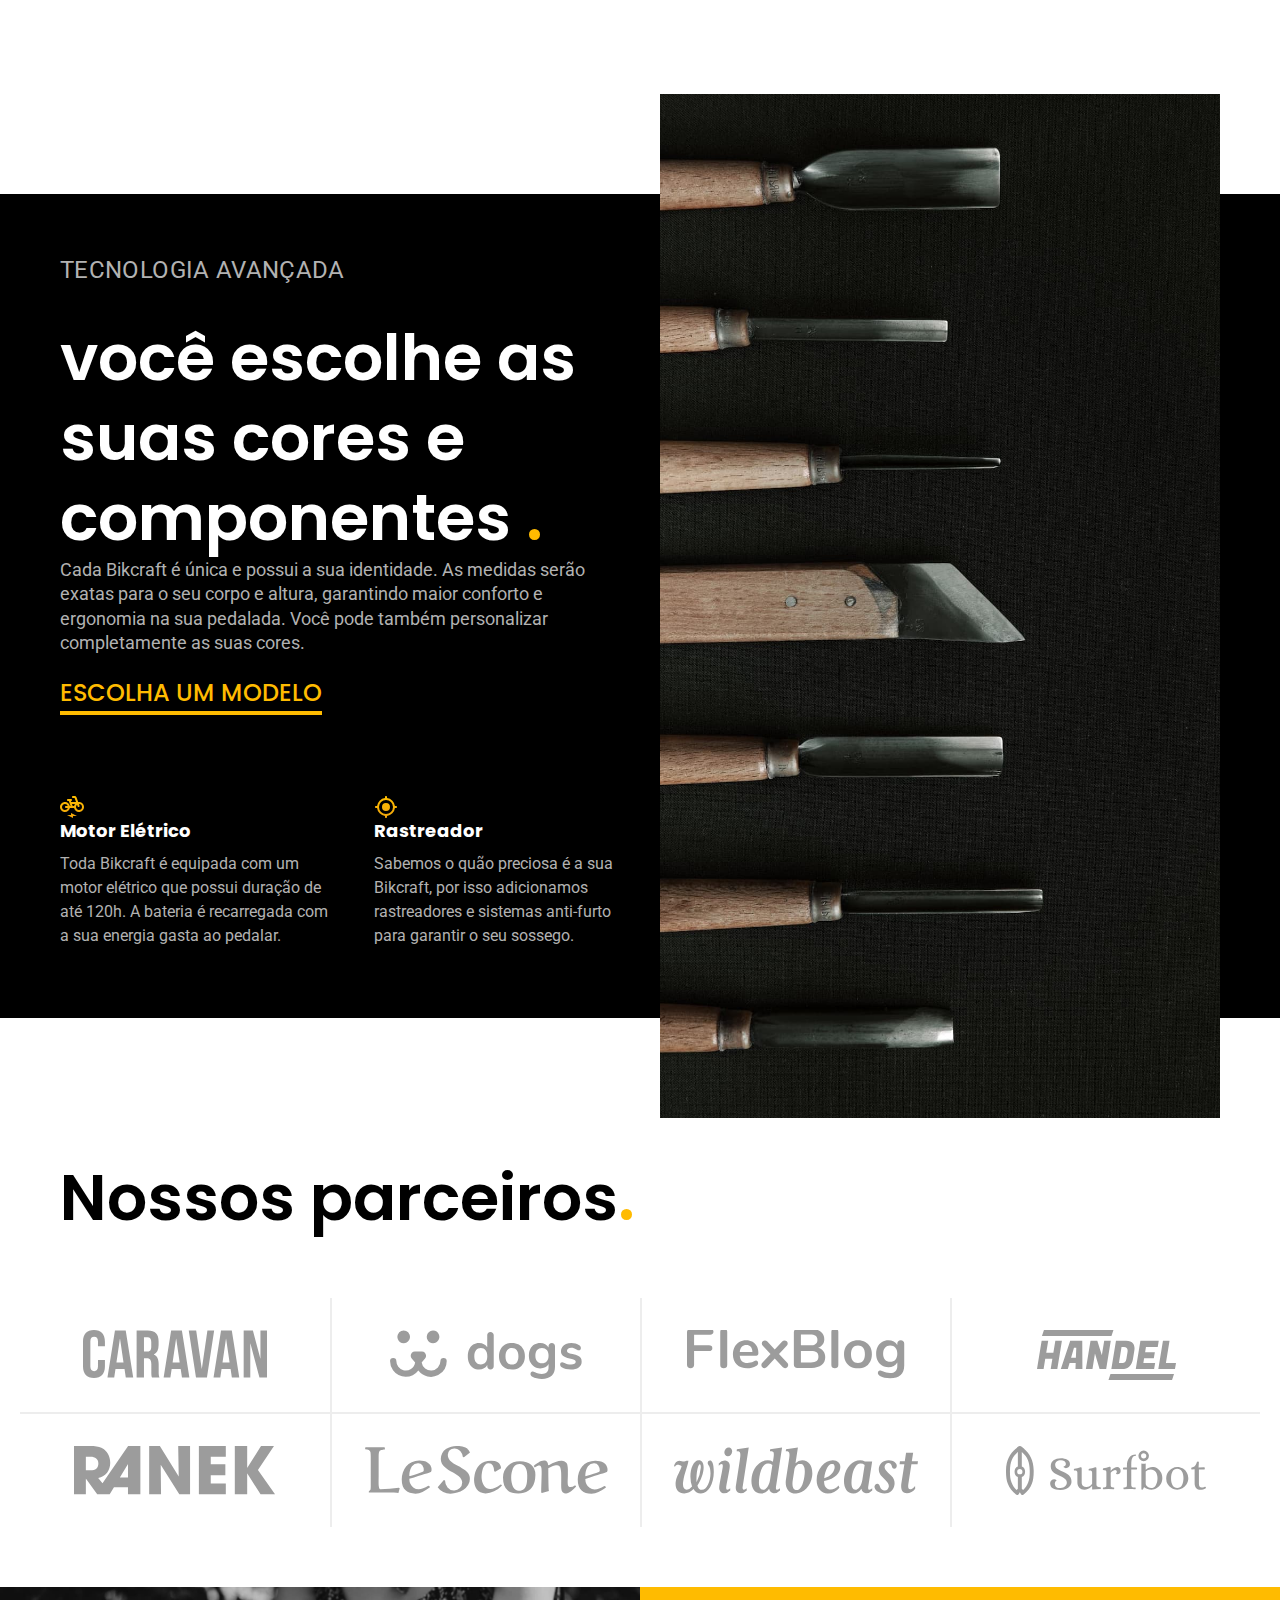
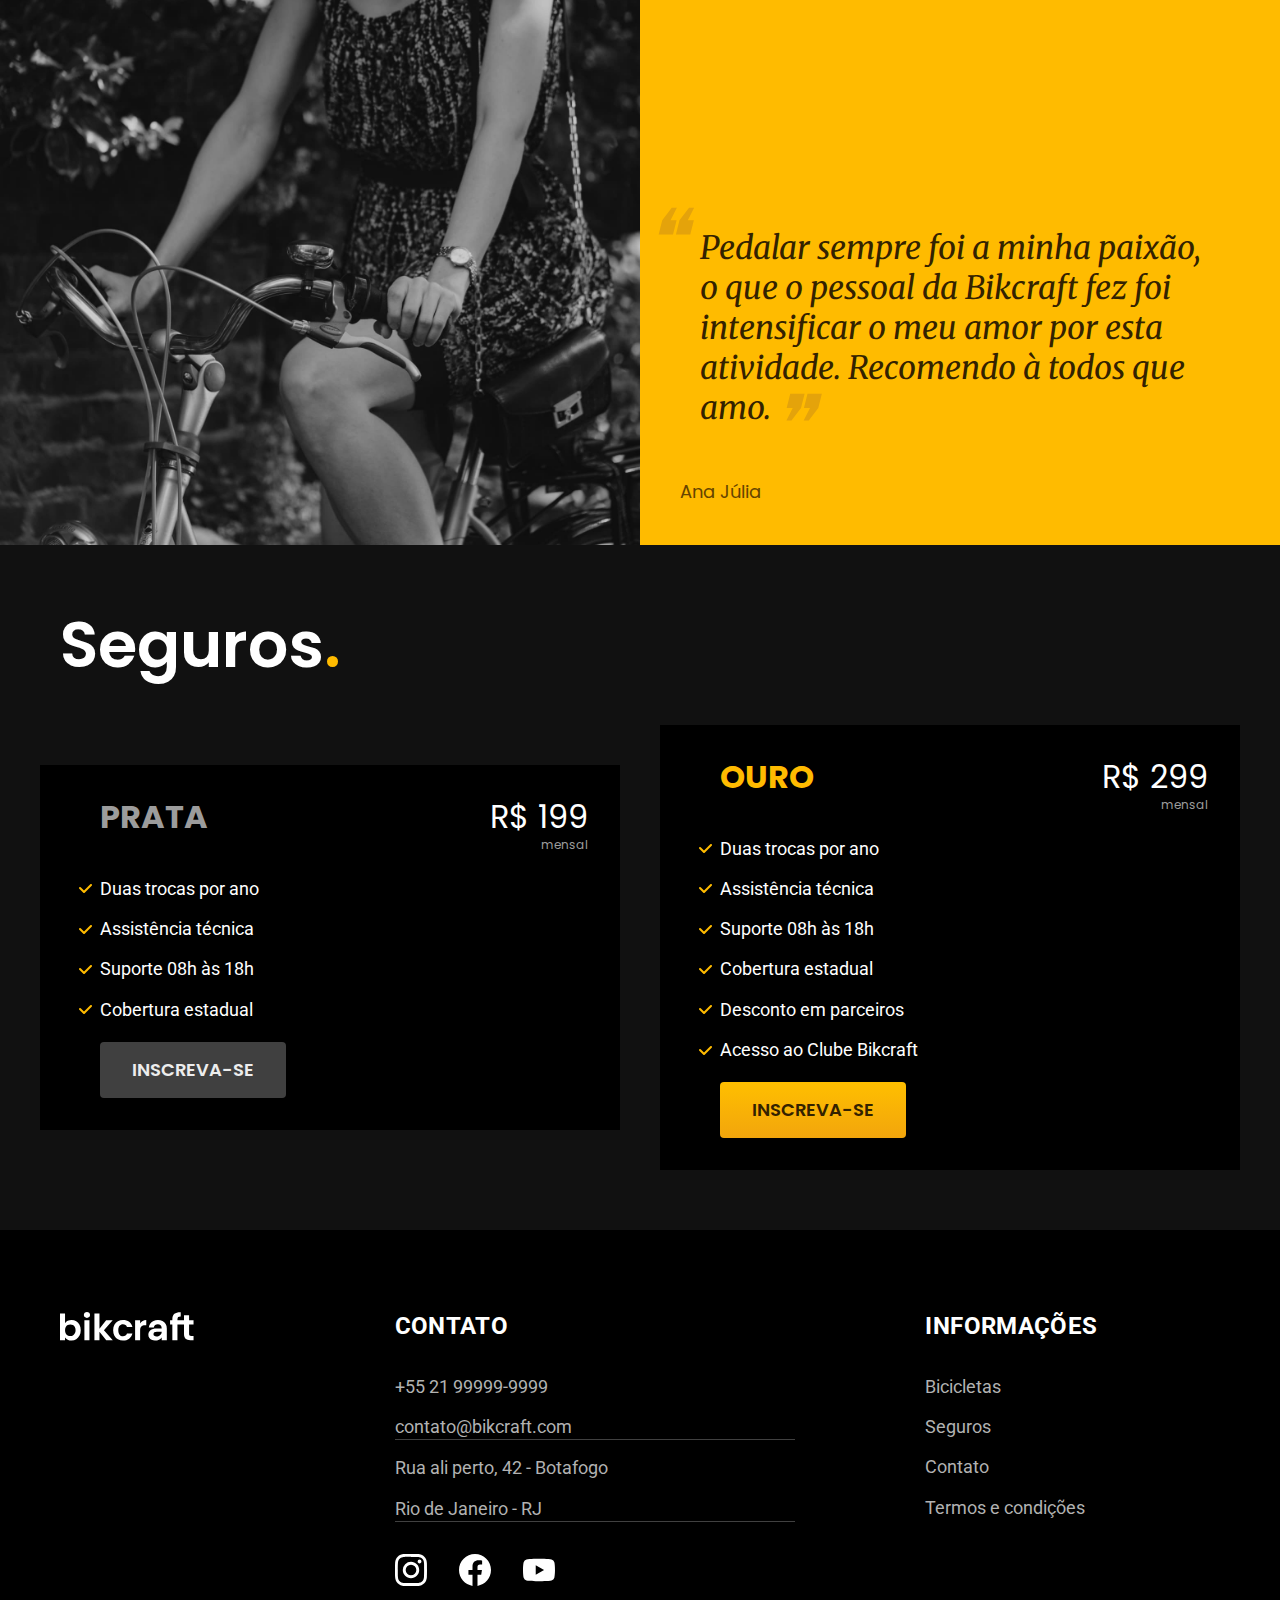
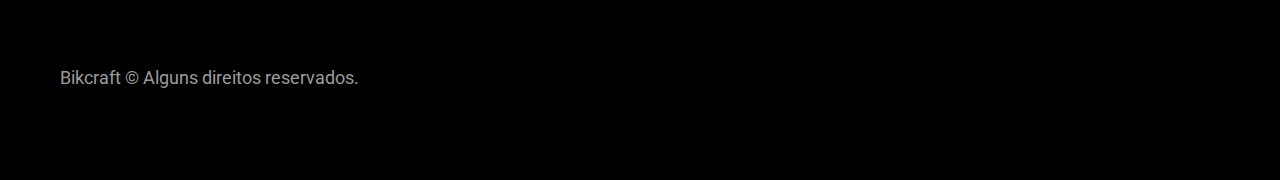
==== commit 15620602: "finished 1.1" ====
--- a/index.html
+++ b/index.html
@@ -14,7 +14,7 @@
     <link href="https://fonts.googleapis.com/css2?family=Merriweather:ital@1&display=swap" rel="stylesheet">
 </head>
 
-<body>
+<body id="seguros">
     <header class="header-bg">
         <div class="header container">
             <a href="./"> <img src="./img/bikcraft.svg" alt="Bikcraft"></a>
@@ -42,160 +42,166 @@
 
 
     </main>
+
+    <article class="bicicletas-lista">
+        <h2 class="container cor-12 font-1-xxl">Escolha a sua <span class="cor-p1">.</span></h2>
+
+        <ul>
+            <li>
+                <a href="./magic.html">
+                    <img src="./img/bicicletas/magic-home.jpg" alt="Bicicleta preta">
+                    <h3 class="font-1-xl">Magic Might</h3>
+                    <span class="font-2-m cor-8">R$ 2499</span>
+                </a>
+            </li>
+
+            <li>
+                <a href="./nimbus.html">
+                    <img src="./img/bicicletas/nimbus-home.jpg" alt="Bicicleta preta">
+                    <h3 class="font-1-xl">Nimbus</h3>
+                    <span class="font-2-m cor-8">R$ 3499</span>
+                </a>
+            </li>
+
+            <li>
+                <a href="./nebula.html">
+                    <img src="./img/bicicletas/nebula-home.jpg" alt="Bicicleta preta">
+                    <h3 class="font-1-xl">Nebula</h3>
+                    <span class="font-2-m cor-8">R$ 4499</span>
+                </a>
+            </li>
+        </ul>
+    </article>
+    <article class="tecnologia-bg">
+        <div class="tecnologia container">
+            <div class="tecnologia-conteudo">
+                <span class="font-2-l-b cor-5">TECNOLOGIA AVANÇADA</span>
+                <h2 class="font-1-xxl cor-0">você escolhe as suas cores e componentes <span class="cor-p1">.</span></h2>
+                <p class="font-2-l cor-5">Cada Bikcraft é única e possui a sua identidade. As medidas serão exatas para
+                    o
+                    seu corpo e altura, garantindo maior conforto e ergonomia na sua pedalada. Você pode também
+                    personalizar
+                    completamente as suas cores.</p>
+                <a class="link cor-p1" href="./bicicletas.html">Escolha um modelo</a>
+
+                <div class="tecnologia-vantagens">
+                    <div>
+                        <img src="./img/icones/eletrica.svg" alt="">
+                        <h3 class="font-1-m cor-0">Motor Elétrico</h3>
+                        <p class="font-2-s cor-5">Toda Bikcraft é equipada com um motor elétrico que possui duração de
+                            até
+                            120h. A bateria é recarregada com a sua energia gasta ao pedalar.</p>
+                    </div>
+
+                    <div>
+                        <img src="./img/icones/rastreador.svg" alt="">
+                        <h3 class="font-1-m cor-0">Rastreador</h3>
+                        <p class="font-2-s cor-5">Sabemos o quão preciosa é a sua Bikcraft, por isso adicionamos
+                            rastreadores e sistemas anti-furto para garantir o seu sossego.</p>
+                    </div>
+                </div>
+            </div>
+            <div class="tecnologia-imagem">
+                <img src="./img/fotos/tecnologia.jpg" alt="">
+            </div>
+        </div>
+    </article>
+    <section aria-label="parceiros" class="parceiros">
+        <h2 class="font-1-xxl cor-12 container">Nossos parceiros<span class="cor-p1">.</span></h2>
+        <ul>
+            <li><img src="./img/parceiros/caravan.svg" alt=""></li>
+            <li><img src="./img/parceiros/dogs.svg" alt=""></li>
+            <li><img src="./img/parceiros/flexblog.svg" alt=""></li>
+            <li><img src="./img/parceiros/handel.svg" alt=""></li>
+            <li><img src="./img/parceiros/ranek.svg" alt=""></li>
+            <li><img src="./img/parceiros/lescone.svg" alt=""></li>
+            <li><img src="./img/parceiros/wildbeast.svg" alt=""></li>
+            <li><img src="./img/parceiros/surfbot.svg" alt=""></li>
+        </ul>
+    </section>
+    <section class="depoimento" aria-label="depoimento">
+        <div class="depoimento-img">
+            <img src="./img/fotos/depoimento.jpg" alt="">
+        </div>
+        <div class="depoimento-conteudo">
+            <blockquote class="font-1-xl     cor-p5">
+                <p>Pedalar sempre foi a minha paixão, o que o pessoal da Bikcraft fez foi intensificar o meu amor por
+                    esta
+                    atividade. Recomendo à todos que amo.</p>
+            </blockquote>
+            <span class="font-1-m-b cor-p4">Ana Júlia</span>
+        </div>
+    </section>
+
+    <article class="seguros-bg">
+        <div class="seguros container">
+            <h2 class="font-1-xxl cor-0">Seguros<span class="cor-p1">.</span></h2>
+            <div class="seguros-item">
+                <h3 class="font-1-xl cor-6">PRATA</h3>
+                <span class="font-1-xl cor-0">R$ 199 <span class="font-1-xs cor-6">mensal</span>
+                </span>
+                <ul class="font-2-m cor-0">
+                    <li>Duas trocas por ano</li>
+                    <li>Assistência técnica</li>
+                    <li>Suporte 08h às 18h</li>
+                    <li>Cobertura estadual</li>
+                </ul>
+                <a class="botao secundario" href="./orcamento.html">Inscreva-se</a>
+            </div>
+
+            <div class="seguros-item">
+                <h3 class="font-1-xl cor-p1">OURO</h3>
+                <span class="font-1-xl cor-0">R$ 299 <span class="font-1-xs cor-6 ">mensal</span>
+                </span>
+                <ul class="font-2-m cor-0">
+                    <li>Duas trocas por ano</li>
+                    <li>Assistência técnica</li>
+                    <li>Suporte 08h às 18h</li>
+                    <li>Cobertura estadual</li>
+                    <li>Desconto em parceiros</li>
+                    <li>Acesso ao Clube Bikcraft</li>
+                </ul>
+                <a class="botao" href="./orcamento.html">Inscreva-se</a>
+            </div>
+        </div>
+    </article>
+
+    <footer class="footer-bg">
+        <div class="footer container">
+            <img src="./img/bikcraft.svg" alt="Bikcraft">
+            <div class="footer-contato">
+                <h3 class="font-2-l-b cor-0">Contato</h3>
+                <ul class="font-2-m cor-5">
+                    <li><a href="tel:+5521999999999"> +55 21 99999-9999</a></li>
+                    <li><a href="mailto:contato@bikcraft.com">contato@bikcraft.com</a></li>
+                    <li>Rua ali perto, 42 - Botafogo</li>
+                    <li>Rio de Janeiro - RJ</li>
+                </ul>
+                <div class="footer-redes">
+                    <a href="./">
+                        <img src="./img/redes/instagram.svg" alt="instagram">
+                    </a>
+                    <a href="./">
+                        <img src="./img/redes/facebook.svg" alt="facebook">
+                    </a>
+                    <a href="./">
+                        <img src="./img/redes/youtube.svg" alt="youtube">
+                    </a>
+                </div>
+            </div>
+
+            <div class="footer-informacoes">
+                <h3 class="font-2-l-b cor-0">Informações</h3>
+                <ul class="font-2-m cor-5">
+                    <li><a href="./bicicletas.html">Bicicletas</a></li>
+                    <li><a href="./seguros.html">Seguros</a></li>
+                    <li><a href="./contato.html">Contato</a></li>
+                    <li><a href="./termos.html">Termos e condições</a></li>
+                </ul>
+            </div>
+            <p class="footer-copy font-2-m cor-6">Bikcraft © Alguns direitos reservados.</p>
+        </div>
+    </footer>
 </body>
-<article class="bicicletas-lista">
-    <h2 class="container cor-12 font-1-xxl">Escolha a sua <span class="cor-p1">.</span></h2>
-
-    <ul>
-        <li>
-            <a href="./bicicletas/magic.html">
-                <img src="./img/bicicletas/magic-home.jpg" alt="Bicicleta preta">
-                <h3 class="font-1-xl">Magic Might</h3>
-                <span class="font-2-m cor-8">R$ 2499</span>
-            </a>
-        </li>
-
-        <li>
-            <a href="./bicicletas/nimbus.html">
-                <img src="./img/bicicletas/nimbus-home.jpg" alt="Bicicleta preta">
-                <h3 class="font-1-xl">Nimbus</h3>
-                <span class="font-2-m cor-8">R$ 3499</span>
-            </a>
-        </li>
-
-        <li>
-            <a href="./bicicletas/nebula.html">
-                <img src="./img/bicicletas/nebula-home.jpg" alt="Bicicleta preta">
-                <h3 class="font-1-xl">Nebula</h3>
-                <span class="font-2-m cor-8">R$ 4499</span>
-            </a>
-        </li>
-    </ul>
-</article>
-<article class="tecnologia-bg">
-    <div class="tecnologia container">
-        <div class="tecnologia-conteudo">
-            <span class="font-2-l-b cor-5">TECNOLOGIA AVANÇADA</span>
-            <h2 class="font-1-xxl cor-0">você escolhe as suas cores e componentes <span class="cor-p1">.</span></h2>
-            <p class="font-2-l cor-5">Cada Bikcraft é única e possui a sua identidade. As medidas serão exatas para o
-                seu corpo e altura, garantindo maior conforto e ergonomia na sua pedalada. Você pode também personalizar
-                completamente as suas cores.</p>
-            <a class="link cor-p1" href="./bicicletas.html">Escolha um modelo</a>
-
-            <div class="tecnologia-vantagens">
-                <div>
-                    <img src="./img/icones/eletrica.svg" alt="">
-                    <h3 class="font-1-m cor-0">Motor Elétrico</h3>
-                    <p class="font-2-s cor-5">Toda Bikcraft é equipada com um motor elétrico que possui duração de até
-                        120h. A bateria é recarregada com a sua energia gasta ao pedalar.</p>
-                </div>
-
-                <div>
-                    <img src="./img/icones/rastreador.svg" alt="">
-                    <h3 class="font-1-m cor-0">Rastreador</h3>
-                    <p class="font-2-s cor-5">Sabemos o quão preciosa é a sua Bikcraft, por isso adicionamos
-                        rastreadores e sistemas anti-furto para garantir o seu sossego.</p>
-                </div>
-            </div>
-        </div>
-        <div class="tecnologia-imagem">
-            <img src="./img/fotos/tecnologia.jpg" alt="">
-        </div>
-    </div>
-</article>
-<section aria-label="parceiros" class="parceiros">
-    <h2 class="font-1-xxl cor-12 container">Nossos parceiros<span class="cor-p1">.</span></h2>
-    <ul>
-        <li><img src="./img/parceiros/caravan.svg" alt=""></li>
-        <li><img src="./img/parceiros/dogs.svg" alt=""></li>
-        <li><img src="./img/parceiros/flexblog.svg" alt=""></li>
-        <li><img src="./img/parceiros/handel.svg" alt=""></li>
-        <li><img src="./img/parceiros/ranek.svg" alt=""></li>
-        <li><img src="./img/parceiros/lescone.svg" alt=""></li>
-        <li><img src="./img/parceiros/wildbeast.svg" alt=""></li>
-        <li><img src="./img/parceiros/surfbot.svg" alt=""></li>
-    </ul>
-</section>
-<section class="depoimento" aria-label="depoimento">
-    <div class="depoimento-img">
-        <img src="./img/fotos/depoimento.jpg" alt="">
-    </div>
-    <div class="depoimento-conteudo">
-        <blockquote class="font-1-xl     cor-p5">
-            <p>Pedalar sempre foi a minha paixão, o que o pessoal da Bikcraft fez foi intensificar o meu amor por esta
-                atividade. Recomendo à todos que amo.</p>
-        </blockquote>
-        <span class="font-1-m-b cor-p4">Ana Júlia</span>
-    </div>
-</section>
-
-<article class="seguros-bg">
-    <div class="seguros container">
-        <h2 class="font-1-xxl cor-0">Seguros<span class="cor-p1">.</span></h2>
-        <div class="seguros-item">
-            <h3 class="font-1-xl cor-6">PRATA</h3>
-            <span class="font-1-xl cor-0">R$ 199 <span class="font-1-xs cor-6">mensal</span>
-        </span>
-            <ul class="font-2-m cor-0">
-                <li>Duas trocas por ano</li>
-                <li>Assistência técnica</li>
-                <li>Suporte 08h às 18h</li>
-                <li>Cobertura estadual</li>
-            </ul>
-            <a class="botao secundario" href="./orcamento.html">Inscreva-se</a>
-        </div>
-
-        <div class="seguros-item">
-            <h3 class="font-1-xl cor-p1">OURO</h3>
-            <span class="font-1-xl cor-0">R$ 299 <span class="font-1-xs cor-6 ">mensal</span>
-        </span>
-            <ul class="font-2-m cor-0">
-                <li>Duas trocas por ano</li>
-                <li>Assistência técnica</li>
-                <li>Suporte 08h às 18h</li>
-                <li>Cobertura estadual</li>
-                <li>Desconto em parceiros</li>
-                <li>Acesso ao Clube Bikcraft</li>
-            </ul>
-            <a class="botao" href="./orcamento.html">Inscreva-se</a>
-        </div>
-    </div>
-</article>
-
-<footer class="footer-bg">
-    <div class="footer container">
-        <img src="./img/bikcraft.svg" alt="Bikcraft">
-        <div class="footer-contato">
-            <h3 class="font-2-l-b cor-0">Contato</h3>
-            <ul class="font-2-m cor-5">
-                <li><a href="tel:+5521999999999"> +55 21 99999-9999</a></li>
-                <li><a href="mailto:contato@bikcraft.com">contato@bikcraft.com</a></li>
-                <li>Rua ali perto, 42 - Botafogo</li>
-                <li>Rio de Janeiro - RJ</li>
-            </ul>
-            <div class="footer-redes">
-                <a href="./">
-                    <img src="./img/redes/instagram.svg" alt="instagram">
-                </a>
-                <a href="./">
-                    <img src="./img/redes/facebook.svg" alt="facebook">
-                </a>
-                <a href="./">
-                    <img src="./img/redes/youtube.svg" alt="youtube">
-                </a>
-            </div>
-        </div>
-    
-        <div class="footer-informacoes">
-            <h3 class="font-2-l-b cor-0">Informações</h3>
-            <ul class="font-2-m cor-5">
-                <li><a href="./bicicletas.html">Bicicletas</a></li>
-                <li><a href="./seguros.html">Seguros</a></li>
-                <li><a href="./contato.html">Contato</a></li>
-                <li><a href="./termos.html">Termos e condições</a></li>
-            </ul>
-        </div>
-        <p class="footer-copy font-2-m cor-6">Bikcraft © Alguns direitos reservados.</p>
-    </div>    
-</footer>
+
 </html>--- a/css/style.css
+++ b/css/style.css
@@ -1,13 +1,15 @@
 /* Global*/
 @import url(./global/header.css);
 @import url(./global/footer.css);
-/* Tipograafia */
+@import url(./global/global.css);
+
+/* Utilidades */
 @import url(./utilidades/tipografia.css);
-
-/*cores*/
+@import url(./utilidades/componentes.css);
+@import url(./utilidades/formulario.css);
 @import url(./utilidades/cores.css);
 
-@import url(./global/global.css);
+
 
 /*Home*/
 @import url(./home/introducao.css);
@@ -15,19 +17,30 @@
 @import url(./home/parceiros.css);
 @import url(./home/depoimento.css);
 
-/* Utilidades */
 
-@import url(./utilidades/componentes.css);
 
 /*Bicicletas*/ 
 @import url(./bicicletas/bicicletas-lista.css);
+@import url(./bicicletas/bicicletas.css);
+
+/*Bicicleta*/
+@import url(./bicicleta/bicicleta.css);
+@import url(./bicicleta/seguro.css);
 
 /* Seguros */
 @import url(./seguros/seguros.css);
+@import url(./seguros/vantagens.css);
+@import url(./seguros/perguntas.css);
 
 /* Termos */
 @import url(./termos/termos.css);
 
-/* Bicicletas */
-@import url(./bicicletas/bicicletas.css);
+/* Contato */
 
+@import url(./contato/contato.css);
+@import url(./contato/lojas.css);
+
+/* Orçamento */
+@import url(./orcamento/orcamento.css);
+
+
